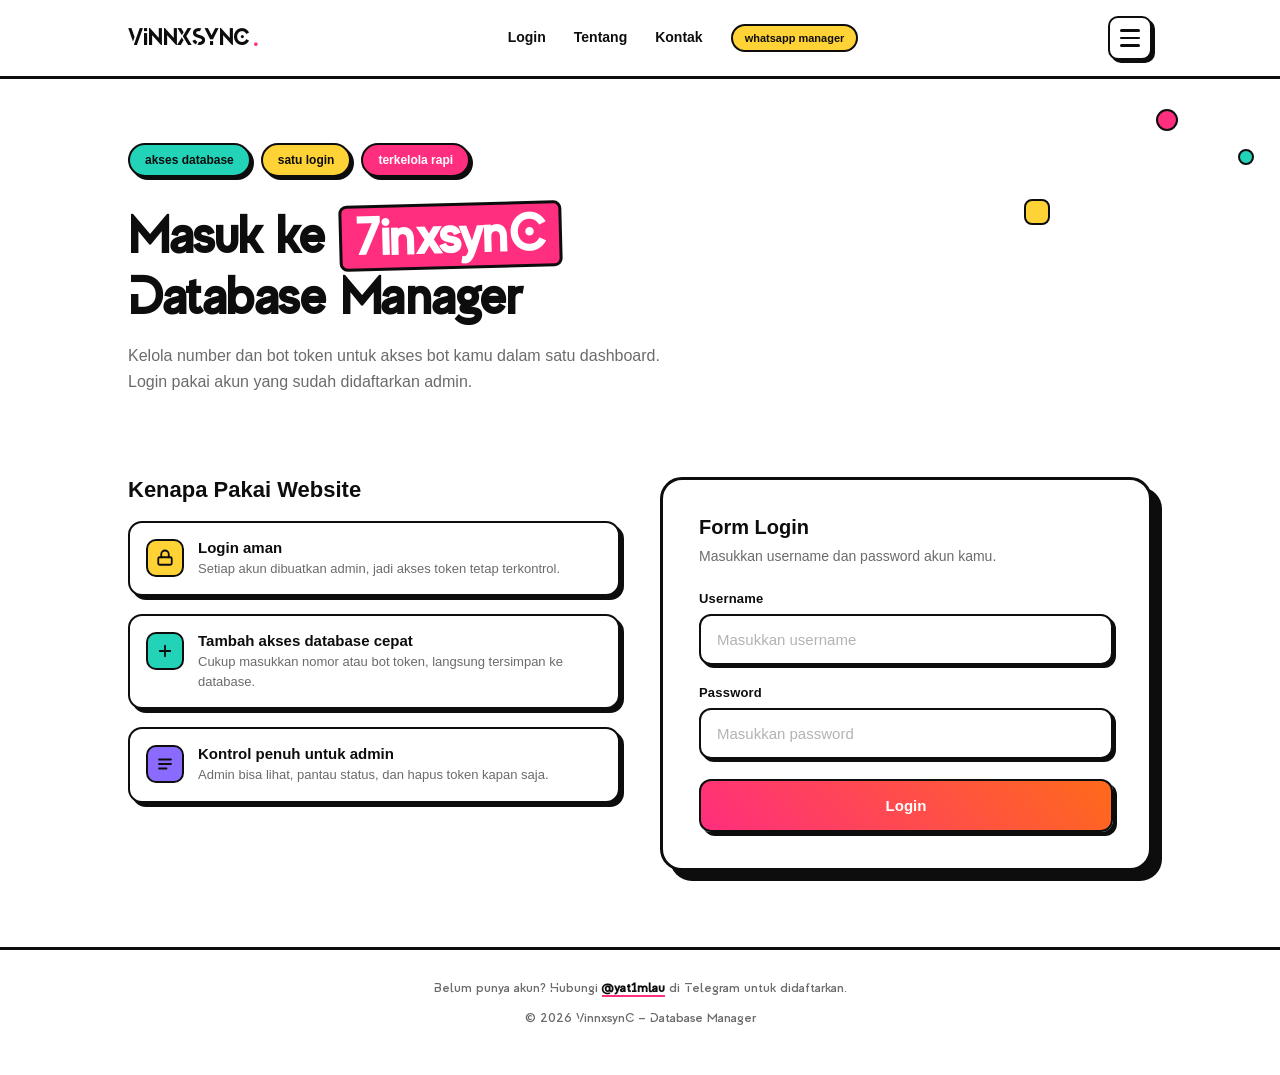
==== index.html @ d7147509 "VinnxsynC" ====
<!DOCTYPE html>
<html lang="id">
<head>
  <meta charset="UTF-8">
  <meta name="viewport" content="width=device-width, initial-scale=1.0">
  <title>Dashboard — VinnxsynC Token Manager</title>
  <link rel="stylesheet" href="assets/style.css">
</head>
<body>
<nav class="navbar">
    <div class="nav-inner">
      <a class="brand" href="index.html">VINNXSYNC<span>.</span></a>
      <div class="nav-links">
        <a href="index.html">Dashboard</a>
        <a href="https://t.me/yat1mlau" target="_blank" rel="noopener">Contact</a>
      </div>
      <button class="hamburger" id="hamburgerBtn" aria-label="Buka menu">
        <span></span><span></span><span></span>
      </button>
    </div>
  </nav>
<div class="backdrop" id="backdrop"></div>
  <aside class="drawer" id="drawer">
    <button class="drawer-close" id="drawerClose" aria-label="Tutup menu"></button>
    <div class="drawer-links">
      <div class="drawer-section">
        <h4 class="drawer-title" style="font-size:12px; text-transform:uppercase; color:var(--ink); opacity:0.5; margin:16px 0 8px 0; padding:0 16px;">Database Number</h4>
        
        <a href="whatsapp/add-number.html" class="drawer-item" style="display:flex; align-items:center; gap:12px; padding:12px 16px; text-decoration:none; color:var(--ink); border-left:3px solid transparent; transition:all 0.2s;">
          <div style="width:32px; height:32px; background:linear-gradient(135deg, #f59e0b 0%, #fbbf24 100%); border-radius:8px; display:flex; align-items:center; justify-content:center; color:#fff; font-weight:700; flex-shrink:0;">
            <svg viewBox="0 0 20 20" fill="currentColor" style="width:16px; height:16px;"><path d="M10.5 1.5H5.75A2.25 2.25 0 003.5 3.75v12.5A2.25 2.25 0 005.75 18.5h8.5a2.25 2.25 0 002.25-2.25V9M10.5 1.5v4m0-4h4.75M10.5 9.5H7m3.5 2.5H7m3.5 2.5H7"></path></svg>
          </div>
          <span style="font-weight:600; font-size:14px;">Add Number</span>
        </a>

        <a href="whatsapp/list-number.html" class="drawer-item" style="display:flex; align-items:center; gap:12px; padding:12px 16px; text-decoration:none; color:var(--ink); border-left:3px solid transparent; transition:all 0.2s;">
          <div style="width:32px; height:32px; background:linear-gradient(135deg, #14b8a6 0%, #06b6d4 100%); border-radius:8px; display:flex; align-items:center; justify-content:center; color:#fff; font-weight:700; flex-shrink:0;">
            <svg viewBox="0 0 20 20" fill="currentColor" style="width:16px; height:16px;"><path d="M3 4a1 1 0 011-1h12a1 1 0 011 1v2a1 1 0 01-1 1H4a1 1 0 01-1-1V4zm0 6a1 1 0 011-1h12a1 1 0 011 1v2a1 1 0 01-1 1H4a1 1 0 01-1-1v-2zm0 6a1 1 0 011-1h12a1 1 0 011 1v2a1 1 0 01-1 1H4a1 1 0 01-1-1v-2z"></path></svg>
          </div>
          <span style="font-weight:600; font-size:14px;">List Number</span>
        </a>

        <a href="whatsapp/delete-number.html" class="drawer-item" style="display:flex; align-items:center; gap:12px; padding:12px 16px; text-decoration:none; color:var(--ink); border-left:3px solid transparent; transition:all 0.2s;">
          <div style="width:32px; height:32px; background:linear-gradient(135deg, #ef4444 0%, #f87171 100%); border-radius:8px; display:flex; align-items:center; justify-content:center; color:#fff; font-weight:700; flex-shrink:0;">
            <svg viewBox="0 0 20 20" fill="currentColor" style="width:16px; height:16px;"><path fill-rule="evenodd" d="M9 2a1 1 0 00-.894.553L7.382 4H4a1 1 0 000 2v10a2 2 0 002 2h8a2 2 0 002-2V6a1 1 0 100-2h-3.382l-.724-1.447A1 1 0 0011 2H9zM7 8a1 1 0 012 0v6a1 1 0 11-2 0V8zm5-1a1 1 0 00-1 1v6a1 1 0 102 0V8a1 1 0 00-1-1z" clip-rule="evenodd"></path></svg>
          </div>
          <span style="font-weight:600; font-size:14px;">Delete Number</span>
        </a>
      </div>

      <div class="drawer-section" style="border-top:1px solid var(--light); margin-top:8px; padding-top:8px;">
        <h4 class="drawer-title" style="font-size:12px; text-transform:uppercase; color:var(--ink); opacity:0.5; margin:8px 0 8px 0; padding:0 16px;">Database Bot Token</h4>
        
        <a href="telegram/add-token.html" class="drawer-item" style="display:flex; align-items:center; gap:12px; padding:12px 16px; text-decoration:none; color:var(--ink); border-left:3px solid transparent; transition:all 0.2s;">
          <div style="width:32px; height:32px; background:linear-gradient(135deg, #8b5cf6 0%, #a78bfa 100%); border-radius:8px; display:flex; align-items:center; justify-content:center; color:#fff; font-weight:700; flex-shrink:0;">
            <svg viewBox="0 0 20 20" fill="currentColor" style="width:16px; height:16px;"><path d="M10.5 1.5H5.75A2.25 2.25 0 003.5 3.75v12.5A2.25 2.25 0 005.75 18.5h8.5a2.25 2.25 0 002.25-2.25V9M10.5 1.5v4m0-4h4.75M10.5 9.5H7m3.5 2.5H7m3.5 2.5H7"></path></svg>
          </div>
          <span style="font-weight:600; font-size:14px;">Add Token</span>
        </a>

        <a href="telegram/list-token.html" class="drawer-item" style="display:flex; align-items:center; gap:12px; padding:12px 16px; text-decoration:none; color:var(--ink); border-left:3px solid transparent; transition:all 0.2s;">
          <div style="width:32px; height:32px; background:linear-gradient(135deg, #06b6d4 0%, #0ea5e9 100%); border-radius:8px; display:flex; align-items:center; justify-content:center; color:#fff; font-weight:700; flex-shrink:0;">
            <svg viewBox="0 0 20 20" fill="currentColor" style="width:16px; height:16px;"><path d="M3 4a1 1 0 011-1h12a1 1 0 011 1v2a1 1 0 01-1 1H4a1 1 0 01-1-1V4zm0 6a1 1 0 011-1h12a1 1 0 011 1v2a1 1 0 01-1 1H4a1 1 0 01-1-1v-2zm0 6a1 1 0 011-1h12a1 1 0 011 1v2a1 1 0 01-1 1H4a1 1 0 01-1-1v-2z"></path></svg>
          </div>
          <span style="font-weight:600; font-size:14px;">List Token</span>
        </a>

        <a href="telegram/delete-token.html" class="drawer-item" style="display:flex; align-items:center; gap:12px; padding:12px 16px; text-decoration:none; color:var(--ink); border-left:3px solid transparent; transition:all 0.2s;">
          <div style="width:32px; height:32px; background:linear-gradient(135deg, #ec4899 0%, #f43f5e 100%); border-radius:8px; display:flex; align-items:center; justify-content:center; color:#fff; font-weight:700; flex-shrink:0;">
            <svg viewBox="0 0 20 20" fill="currentColor" style="width:16px; height:16px;"><path fill-rule="evenodd" d="M9 2a1 1 0 00-.894.553L7.382 4H4a1 1 0 000 2v10a2 2 0 002 2h8a2 2 0 002-2V6a1 1 0 100-2h-3.382l-.724-1.447A1 1 0 0011 2H9zM7 8a1 1 0 012 0v6a1 1 0 11-2 0V8zm5-1a1 1 0 00-1 1v6a1 1 0 102 0V8a1 1 0 00-1-1z" clip-rule="evenodd"></path></svg>
          </div>
          <span style="font-weight:600; font-size:14px;">Delete Token</span>
        </a>
      </div>

      <div style="border-top:1px solid var(--light); margin-top:12px; padding-top:12px;">
        <button class="linklike danger" onclick="logout()" style="width:100%; padding:12px 16px; text-align:left;">Logout</button>
      </div>
    </div>
    <p class="drawer-foot">7inxsynC Database Manager — kelola database dalam satu tempat.</p>
  </aside>
<header class="hero">
    <span class="deco circle" style="width:22px;height:22px;background:var(--teal);top:30px;right:8%;animation-delay:0.2s;"></span>
    <span class="deco square" style="width:26px;height:26px;background:var(--pink);top:120px;right:18%;animation-delay:1.1s;"></span>
    <span class="deco circle" style="width:16px;height:16px;background:var(--yellow);top:70px;right:2%;animation-delay:0.6s;"></span>
    <div class="container">
      <div class="pill-row reveal">
        <span class="pill teal">dashboard</span>
        <span class="pill">akses database</span>
      </div>
      <h1 class="title reveal">Kelola <span class="hi">database</span> akses bot</h1>
      <p class="subtitle reveal">Pilih menu di bawah untuk mengelola database bot dan akun.</p>
    </div>
  </header>

  <section class="section">
    <div class="container">
      <div class="topbar reveal">
        <span class="who">Masuk sebagai <b id="userDisplay">...</b></span>
        <span class="pill purple" id="roleDisplay">role</span>
      </div>

      <div class="menu-grid reveal">
        <a href="database/add-user.html" class="menu-card hidden" id="addUserCard">
          <div class="menu-icon" style="background: linear-gradient(135deg, #667eea 0%, #764ba2 100%); color:#fff;">
            <svg viewBox="0 0 24 24" fill="none" stroke="currentColor" stroke-width="2.4" stroke-linecap="round" stroke-linejoin="round"><path d="M16 21v-2a4 4 0 0 0-4-4H6a4 4 0 0 0-4 4v2"></path><circle cx="9" cy="7" r="4"></circle><path d="M19 8v6M22 11h-6"></path></svg>
          </div>
          <h3>Add User</h3>
          <p>Buat akun baru dengan username dan password.</p>
        </a>

        <a href="database/list-user.html" class="menu-card hidden" id="listUserCard">
          <div class="menu-icon" style="background: linear-gradient(135deg, #667eea 0%, #764ba2 100%); color:#fff;">
            <svg viewBox="0 0 24 24" fill="none" stroke="currentColor" stroke-width="2.4" stroke-linecap="round" stroke-linejoin="round"><path d="M17 21v-2a4 4 0 0 0-4-4H5a4 4 0 0 0-4 4v2"></path><circle cx="9" cy="7" r="4"></circle><path d="M23 21v-2a4 4 0 0 0-3-3.87"></path><path d="M16 3.13a4 4 0 0 1 0 7.75"></path></svg>
          </div>
          <h3>List User</h3>
          <p>Lihat daftar semua user yang terdaftar.</p>
        </a>

        <a href="database/delete-user.html" class="menu-card hidden" id="deleteUserCard">
          <div class="menu-icon" style="background: linear-gradient(135deg, #f093fb 0%, #f5576c 100%); color:#fff;">
            <svg viewBox="0 0 24 24" fill="none" stroke="currentColor" stroke-width="2.4" stroke-linecap="round" stroke-linejoin="round"><path d="M21 4H3m3 0v16a2 2 0 0 0 2 2h8a2 2 0 0 0 2-2V4m-9 5v6m4-6v6"></path></svg>
          </div>
          <h3>Delete User</h3>
          <p>Hapus akun user dari database.</p>
        </a>
      </div>
    </div>
  </section>

  <footer class="footer">
    <div class="container">
      © 2026 <a href="https://t.me/yat1mlau" target="_blank" rel="noopener">VinnxsynC</a> — Database Manager
    </div>
  </footer>

  <script src="assets/api.js"></script>
  <script src="assets/session.js"></script>
  <script src="assets/nav.js"></script>
  <script>
    const currentUser = requireLogin();

    if (currentUser) {
      document.getElementById('userDisplay').textContent = currentUser.username;
      document.getElementById('roleDisplay').textContent = currentUser.role.toUpperCase();

      ['addUserCard', 'listUserCard', 'deleteUserCard'].forEach(id => {
        const el = document.getElementById(id);
        if (el) el.classList.remove('hidden');
      });
    }
  </script>
</body>
</html>
---- assets/style.css ----
@font-face {
  font-family: 'TzX';
  src: url('TzX-Font.ttf') format('truetype');
  font-weight: normal;
  font-style: normal;
}

@import url('https://fonts.googleapis.com/css2?family=Space+Grotesk:wght@500;600;700&family=Space+Mono:wght@400;700&display=swap');

:root {
  --white: #ffffff;
  --ink: #0d0d0d;
  --pink: #ff2e7e;
  --orange: #ff6a1a;
  --yellow: #ffd336;
  --teal: #22d3b8;
  --purple: #8b6bff;
  --gray: #6b6b6b;

  --shadow-sm: 4px 4px 0 var(--ink);
  --shadow-md: 7px 7px 0 var(--ink);
  --shadow-lg: 10px 10px 0 var(--ink);
  --radius: 18px;
}

* { margin: 0; padding: 0; box-sizing: border-box; }

.hidden { display: none !important; }

html { scroll-behavior: smooth; }

body {
  font-family: 'Space Grotesk', sans-serif;
  background: var(--white);
  color: var(--ink);
  min-height: 100vh;
}

.container {
  max-width: 1080px;
  margin: 0 auto;
  padding: 0 28px;
}

.navbar {
  position: sticky;
  top: 0;
  z-index: 40;
  background: var(--white);
  border-bottom: 3px solid var(--ink);
}

.nav-inner {
  max-width: 1080px;
  margin: 0 auto;
  padding: 16px 28px;
  display: flex;
  align-items: center;
  justify-content: space-between;
}

.brand {
  font-family: 'TzX', sans-serif;
  font-weight: 700;
  font-size: 22px;
  letter-spacing: 0.5px;
  text-decoration: none;
  color: var(--ink);
  display: flex;
  align-items: center;
  gap: 2px;
}

.brand span { color: var(--pink); font-size: 26px; line-height: 0; }

.nav-links {
  display: flex;
  align-items: center;
  gap: 28px;
}

.nav-links a, .nav-links button.linklike {
  text-decoration: none;
  color: var(--ink);
  font-weight: 600;
  font-size: 14px;
  background: none;
  border: none;
  cursor: pointer;
  font-family: 'Space Grotesk', sans-serif;
  position: relative;
  padding-bottom: 2px;
}

.nav-links a::after, .nav-links button.linklike::after {
  content: '';
  position: absolute;
  left: 0; right: 0; bottom: -4px;
  height: 3px;
  background: var(--pink);
  transform: scaleX(0);
  transform-origin: left;
  transition: transform 0.25s ease;
}

.nav-links a:hover::after, .nav-links button.linklike:hover::after { transform: scaleX(1); }

.nav-tag {
  display: inline-flex;
  align-items: center;
  gap: 6px;
  font-size: 11px;
  font-weight: 700;
  padding: 6px 12px;
  border-radius: 999px;
  border: 2px solid var(--ink);
  background: var(--yellow);
}

.hamburger {
  width: 44px;
  height: 44px;
  border: 2.5px solid var(--ink);
  border-radius: 10px;
  background: var(--white);
  display: flex;
  flex-direction: column;
  align-items: center;
  justify-content: center;
  gap: 5px;
  cursor: pointer;
  box-shadow: 3px 3px 0 var(--ink);
  transition: transform 0.15s ease, box-shadow 0.15s ease;
}

.hamburger:hover { transform: translate(-1px, -1px); box-shadow: 4px 4px 0 var(--ink); }

.hamburger span {
  width: 20px;
  height: 2.5px;
  background: var(--ink);
  border-radius: 2px;
  transition: transform 0.28s ease, opacity 0.2s ease;
}

.hamburger.open span:nth-child(1) { transform: translateY(7.5px) rotate(45deg); }
.hamburger.open span:nth-child(2) { opacity: 0; }
.hamburger.open span:nth-child(3) { transform: translateY(-7.5px) rotate(-45deg); }

.backdrop {
  position: fixed;
  inset: 0;
  background: rgba(13, 13, 13, 0.35);
  z-index: 45;
  opacity: 0;
  pointer-events: none;
  transition: opacity 0.3s ease;
}

.backdrop.show { opacity: 1; pointer-events: auto; }

.drawer {
  position: fixed;
  top: 0;
  right: 0;
  height: 100vh;
  width: min(320px, 82vw);
  background: var(--white);
  border-left: 3px solid var(--ink);
  z-index: 50;
  transform: translateX(100%);
  transition: transform 0.35s cubic-bezier(.16,1,.3,1);
  display: flex;
  flex-direction: column;
  padding: 24px;
}

.drawer.open { transform: translateX(0); }

.drawer-close {
  align-self: flex-end;
  width: 38px; height: 38px;
  border: 2.5px solid var(--ink);
  border-radius: 10px;
  background: var(--pink);
  cursor: pointer;
  position: relative;
  margin-bottom: 30px;
}

.drawer-close::before, .drawer-close::after {
  content: '';
  position: absolute;
  top: 50%; left: 50%;
  width: 16px; height: 2.5px;
  background: var(--white);
  transform-origin: center;
}

.drawer-close::before { transform: translate(-50%, -50%) rotate(45deg); }
.drawer-close::after { transform: translate(-50%, -50%) rotate(-45deg); }

.drawer-links {
  display: flex;
  flex-direction: column;
  gap: 4px;
}

.drawer-links a, .drawer-links button.linklike {
  text-decoration: none;
  color: var(--ink);
  font-weight: 700;
  font-size: 17px;
  padding: 14px 4px;
  border-bottom: 2px solid #ececec;
  background: none;
  border-left: none; border-right: none; border-top: none;
  text-align: left;
  cursor: pointer;
  font-family: 'Space Grotesk', sans-serif;
  transition: padding-left 0.2s ease, color 0.2s ease;
  width: 100%;
}

.drawer-links a:hover, .drawer-links button.linklike:hover {
  padding-left: 12px;
  color: var(--pink);
}

.drawer-foot {
  margin-top: auto;
  font-size: 12px;
  color: var(--gray);
}

@media (max-width: 780px) {
  .nav-links { display: none; }
}

.hero {
  padding: 64px 0 40px;
  position: relative;
  overflow: hidden;
}

.hero .pill-row {
  display: flex;
  flex-wrap: wrap;
  gap: 10px;
  margin-bottom: 26px;
}

.pill {
  display: inline-flex;
  align-items: center;
  gap: 6px;
  font-size: 12px;
  font-weight: 700;
  padding: 8px 15px;
  border-radius: 999px;
  border: 2.5px solid var(--ink);
  background: var(--yellow);
  box-shadow: 3px 3px 0 var(--ink);
}

.pill.teal { background: var(--teal); }
.pill.purple { background: var(--purple); color: var(--white); }
.pill.pink { background: var(--pink); color: var(--white); }

h1.title {
  font-family: 'TzX', sans-serif;
  font-size: clamp(32px, 5vw, 52px);
  font-weight: 700;
  line-height: 1.08;
  margin-bottom: 18px;
  letter-spacing: -0.5px;
}

.title .hi {
  background: var(--pink);
  color: var(--white);
  padding: 2px 14px;
  border-radius: 8px;
  border: 3px solid var(--ink);
  display: inline-block;
  transform: rotate(-1.5deg);
}

.subtitle {
  color: var(--gray);
  font-size: 16px;
  max-width: 560px;
  margin-bottom: 6px;
  font-weight: 500;
  line-height: 1.6;
}

.section { padding: 36px 0; }

.split {
  display: grid;
  grid-template-columns: 1fr 1fr;
  gap: 40px;
  align-items: start;
}

@media (max-width: 860px) {
  .split { grid-template-columns: 1fr; }
}

.feature-list { display: flex; flex-direction: column; gap: 18px; margin-top: 8px; }

.feature-item {
  display: flex;
  gap: 14px;
  align-items: flex-start;
  padding: 16px;
  border: 2.5px solid var(--ink);
  border-radius: 14px;
  background: var(--white);
  box-shadow: 4px 4px 0 var(--ink);
  transition: transform 0.2s ease, box-shadow 0.2s ease;
}

.feature-item:hover { transform: translate(-3px, -3px); box-shadow: 7px 7px 0 var(--ink); }

.feature-icon {
  width: 38px; height: 38px;
  flex-shrink: 0;
  border-radius: 10px;
  border: 2.5px solid var(--ink);
  display: flex;
  align-items: center;
  justify-content: center;
}

.feature-icon svg { width: 18px; height: 18px; }

.feature-item h3 { font-size: 15px; margin-bottom: 3px; }
.feature-item p { font-size: 13px; color: var(--gray); line-height: 1.5; }

.card {
  background: var(--white);
  border: 3px solid var(--ink);
  border-radius: 22px;
  padding: 36px;
  box-shadow: var(--shadow-lg);
}

.field { margin-bottom: 20px; }

.field label {
  display: block;
  font-weight: 700;
  font-size: 13px;
  margin-bottom: 8px;
  letter-spacing: 0.2px;
}

.field input {
  width: 100%;
  padding: 15px 16px;
  border: 2.5px solid var(--ink);
  border-radius: 12px;
  background: var(--white);
  color: var(--ink);
  font-family: 'Space Grotesk', sans-serif;
  font-size: 15px;
  font-weight: 500;
  box-shadow: 3px 3px 0 var(--ink);
  transition: transform 0.15s ease, box-shadow 0.15s ease, background 0.15s ease;
}

.field input::placeholder { color: #b3b3b3; }

.field input:focus {
  outline: none;
  transform: translate(-2px, -2px);
  box-shadow: 5px 5px 0 var(--pink);
}

.btn {
  width: 100%;
  padding: 16px;
  border: 2.5px solid var(--ink);
  border-radius: 12px;
  font-family: 'Space Grotesk', sans-serif;
  font-size: 15px;
  font-weight: 700;
  cursor: pointer;
  background: var(--ink);
  color: var(--white);
  box-shadow: var(--shadow-sm);
  transition: transform 0.15s ease, box-shadow 0.15s ease, opacity 0.15s ease;
  display: inline-flex;
  align-items: center;
  justify-content: center;
  gap: 8px;
}

.btn:hover { transform: translate(-2px, -2px); box-shadow: 6px 6px 0 var(--ink); }
.btn:active { transform: translate(1px, 1px); box-shadow: 2px 2px 0 var(--ink); }
.btn:disabled { opacity: 0.5; cursor: not-allowed; transform: none; box-shadow: var(--shadow-sm); }

.btn.primary { background: linear-gradient(45deg, var(--pink), var(--orange)); color: #fff; border-color: var(--ink); }
.btn.ghost { background: var(--white); color: var(--ink); }
.btn.danger { background: var(--pink); color: #fff; }
.btn.small { width: auto; padding: 12px 22px; }

.row { display: flex; gap: 10px; }
.row .field { flex: 1; }

.spinner {
  width: 15px; height: 15px;
  border: 2.5px solid rgba(255,255,255,0.35);
  border-top-color: var(--white);
  border-radius: 50%;
  animation: spin 0.7s linear infinite;
  display: inline-block;
}

@keyframes spin { to { transform: rotate(360deg); } }

.msg {
  margin-top: 18px;
  padding: 14px 16px;
  border-radius: 10px;
  border: 2.5px solid var(--ink);
  font-size: 13px;
  font-weight: 700;
  display: none;
  opacity: 0;
  transform: translateY(-6px);
}

.msg.show {
  display: block;
  animation: msgIn 0.35s cubic-bezier(.16,1,.3,1) forwards;
}

@keyframes msgIn { to { opacity: 1; transform: translateY(0); } }

.msg.success { background: var(--teal); }
.msg.error { background: var(--pink); color: #fff; }
.msg.loading { background: var(--yellow); }

.footer {
  border-top: 3px solid var(--ink);
  padding: 30px 0 50px;
  text-align: center;
  font-size: 13px;
  color: var(--gray);
  font-weight: 500;
  margin-top: 40px;
  font-family: 'TzX', sans-serif;
}

.footer a {
  color: var(--ink);
  font-weight: 700;
  text-decoration: none;
  border-bottom: 2px solid var(--pink);
}

.topbar {
  display: flex;
  align-items: center;
  justify-content: space-between;
  gap: 12px;
  flex-wrap: wrap;
  background: var(--ink);
  color: var(--white);
  border: 3px solid var(--ink);
  border-radius: 16px;
  padding: 18px 22px;
  margin-bottom: 30px;
  box-shadow: var(--shadow-md) var(--teal);
}

.topbar .who { font-size: 15px; font-weight: 600; }
.topbar .who b { color: var(--yellow); font-weight: 700; }

.tabs { display: flex; gap: 10px; margin-bottom: 26px; }

.tab-btn {
  flex: 1;
  padding: 14px;
  border: 2.5px solid var(--ink);
  border-radius: 12px;
  background: var(--white);
  color: var(--ink);
  font-family: 'Space Grotesk', sans-serif;
  font-weight: 700;
  font-size: 14px;
  cursor: pointer;
  box-shadow: 3px 3px 0 var(--ink);
  transition: transform 0.15s ease, box-shadow 0.15s ease, background 0.15s ease, color 0.15s ease;
  display: inline-flex;
  align-items: center;
  justify-content: center;
  gap: 8px;
}

.tab-btn.active { background: linear-gradient(45deg, var(--pink), var(--orange)); color: #fff; }
.tab-btn:hover:not(.active) { transform: translate(-2px, -2px); box-shadow: 5px 5px 0 var(--ink); }
.tab-btn.hidden { display: none; }

.panel { display: none; }
.panel.active { display: block; animation: panelIn 0.4s cubic-bezier(.16,1,.3,1); }

@keyframes panelIn { from { opacity: 0; transform: translateY(10px); } to { opacity: 1; transform: translateY(0); } }

.list-head {
  display: flex;
  justify-content: space-between;
  align-items: center;
  margin-bottom: 18px;
}

.list-head h2 { font-size: 18px; font-weight: 700; }

.token-list {
  display: grid;
  grid-template-columns: repeat(2, 1fr);
  gap: 16px;
}

@media (max-width: 700px) {
  .token-list { grid-template-columns: 1fr; }
}

.token-item {
  background: var(--white);
  border: 2.5px solid var(--ink);
  border-radius: 14px;
  padding: 16px 18px;
  box-shadow: 4px 4px 0 var(--ink);
  transition: transform 0.2s ease, box-shadow 0.2s ease;
  animation: cardPop 0.4s cubic-bezier(.16,1,.3,1) backwards;
}

.token-item:hover { transform: translate(-3px, -3px); box-shadow: 7px 7px 0 var(--ink); }

@keyframes cardPop { from { opacity: 0; transform: scale(0.94) translateY(8px); } to { opacity: 1; transform: scale(1) translateY(0); } }

.token-item .top-row {
  display: flex;
  justify-content: space-between;
  align-items: center;
  margin-bottom: 10px;
}

.token-item .uname {
  font-weight: 700;
  font-size: 14px;
  color: var(--ink);
  background: var(--orange);
  padding: 4px 12px;
  border-radius: 8px;
  border: 2px solid var(--ink);
}

.token-item .del {
  background: var(--pink);
  border: 2px solid var(--ink);
  color: #fff;
  width: 32px;
  height: 32px;
  border-radius: 8px;
  cursor: pointer;
  font-weight: 700;
  font-size: 14px;
  box-shadow: 2px 2px 0 var(--ink);
  transition: transform 0.15s ease, box-shadow 0.15s ease;
  position: relative;
}

.token-item .del::before, .token-item .del::after {
  content: '';
  position: absolute;
  top: 50%; left: 50%;
  width: 13px; height: 2px;
  background: #fff;
}

.token-item .del::before { transform: translate(-50%, -50%) rotate(45deg); }
.token-item .del::after { transform: translate(-50%, -50%) rotate(-45deg); }

.token-item .del:hover { transform: translate(-1px, -1px); box-shadow: 3px 3px 0 var(--ink); }

.token-item .tok {
  font-family: 'Space Mono', monospace;
  font-size: 11.5px;
  color: #444;
  word-break: break-all;
  background: #fafafa;
  border: 2px solid var(--ink);
  border-radius: 8px;
  padding: 9px 10px;
  margin-bottom: 10px;
}

.token-item .meta {
  display: flex;
  justify-content: space-between;
  font-size: 11px;
  color: var(--gray);
  font-weight: 500;
}

.status-dot { display: inline-flex; align-items: center; gap: 5px; font-weight: 700; }
.status-dot::before { content: ''; width: 8px; height: 8px; border-radius: 50%; background: var(--teal); border: 1.5px solid var(--ink); }
.status-dot.off::before { background: var(--pink); }

.empty-state, .loading-state {
  grid-column: 1 / -1;
  text-align: center;
  padding: 36px 10px;
  font-weight: 600;
  color: var(--gray);
  border: 2.5px dashed var(--ink);
  border-radius: 14px;
}

.loading-state { display: flex; align-items: center; justify-content: center; gap: 10px; }
.loading-state .spinner { border-color: rgba(13,13,13,0.15); border-top-color: var(--ink); }

.menu-grid {
  display: grid;
  grid-template-columns: repeat(2, 1fr);
  gap: 18px;
}

@media (max-width: 700px) {
  .menu-grid { grid-template-columns: 1fr; }
}

.menu-card {
  display: flex;
  flex-direction: column;
  gap: 12px;
  padding: 22px;
  border: 2.5px solid var(--ink);
  border-radius: 16px;
  background: var(--white);
  box-shadow: var(--shadow-sm);
  text-decoration: none;
  color: var(--ink);
  transition: transform 0.2s ease, box-shadow 0.2s ease;
}

.menu-card:hover { transform: translate(-3px, -3px); box-shadow: var(--shadow-md); }

.menu-card .menu-icon {
  width: 44px; height: 44px;
  border-radius: 12px;
  border: 2.5px solid var(--ink);
  display: flex;
  align-items: center;
  justify-content: center;
}

.menu-card .menu-icon svg { width: 20px; height: 20px; }

.menu-card h3 { font-family: 'TzX', sans-serif; font-size: 16px; font-weight: 700; }
.menu-card p { font-size: 13px; color: var(--gray); line-height: 1.5; }

.drawer-links a.danger, .drawer-links button.linklike.danger { color: var(--pink); }

.back-link {
  display: inline-flex;
  align-items: center;
  gap: 6px;
  font-size: 13px;
  font-weight: 700;
  text-decoration: none;
  color: var(--ink);
  margin-bottom: 20px;
  border-bottom: 2px solid var(--ink);
  padding-bottom: 2px;
}

.back-link:hover { color: var(--pink); border-color: var(--pink); }

.reveal {
  opacity: 0;
  transform: translateY(28px);
  transition: opacity 0.7s cubic-bezier(.16,1,.3,1), transform 0.7s cubic-bezier(.16,1,.3,1);
}

.reveal.in { opacity: 1; transform: translateY(0); }

.deco {
  position: absolute;
  border: 2.5px solid var(--ink);
  animation: floaty 5s ease-in-out infinite;
}

.deco.circle { border-radius: 50%; }
.deco.square { border-radius: 8px; }

@keyframes floaty {
  0%, 100% { transform: translateY(0) rotate(0deg); }
  50% { transform: translateY(-14px) rotate(8deg); }
}

.icon { width: 16px; height: 16px; flex-shrink: 0; vertical-align: -3px; }

@media (max-width: 480px) {
  .card { padding: 24px; }
  .row { flex-direction: column; }
  .topbar { flex-direction: column; align-items: flex-start; gap: 10px; }
}
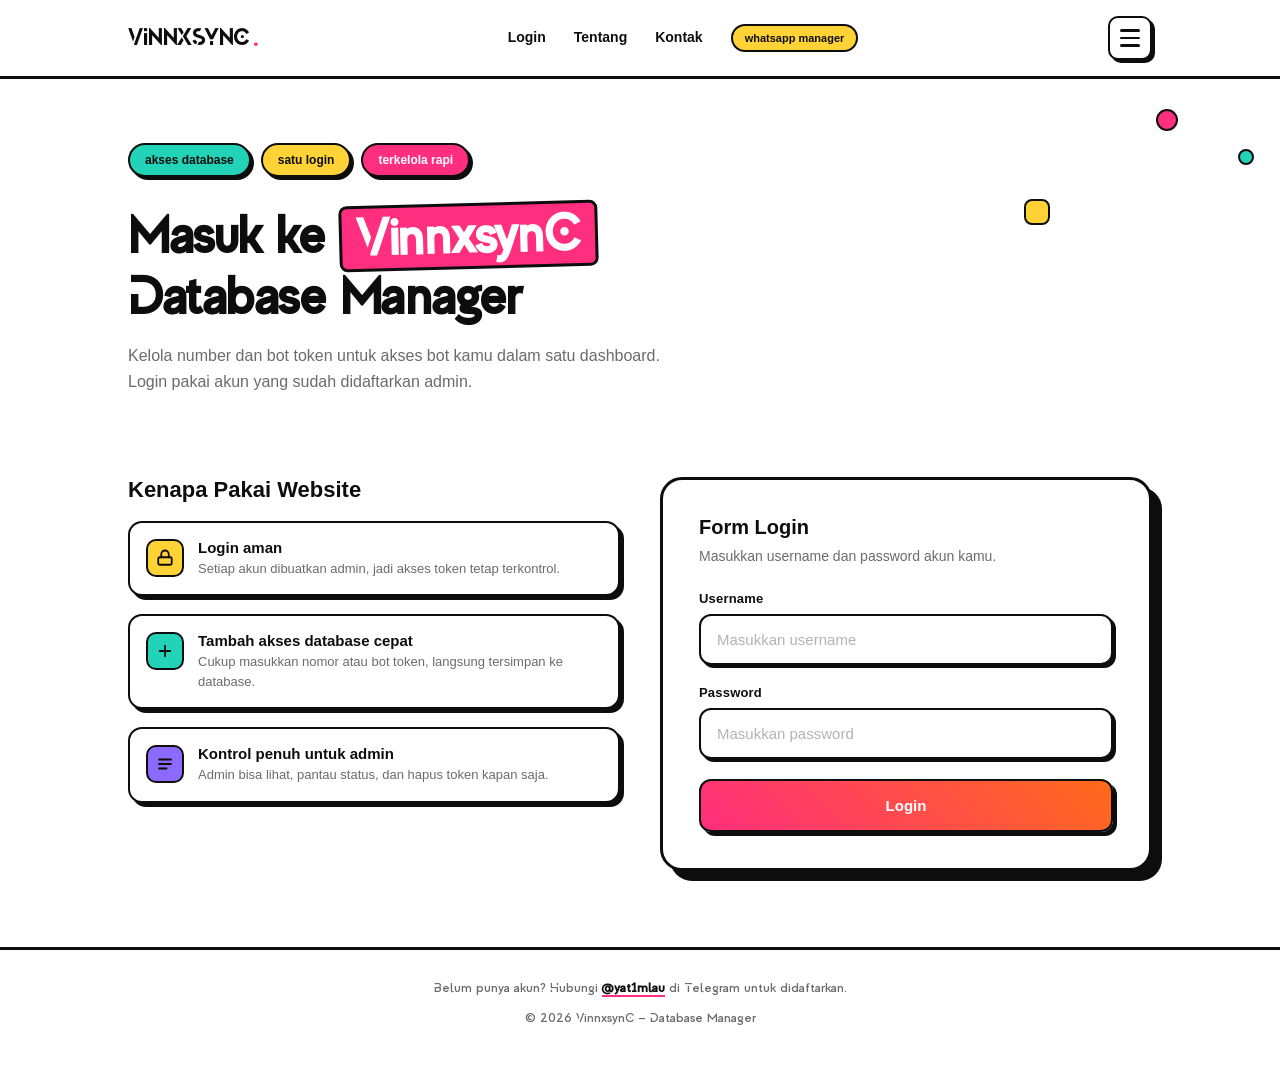
==== commit d59b0944: "Update index.html" ====
--- a/index.html
+++ b/index.html
@@ -1,153 +1,137 @@
 <!DOCTYPE html>
 <html lang="id">
 <head>
-  <meta charset="UTF-8">
-  <meta name="viewport" content="width=device-width, initial-scale=1.0">
-  <title>Dashboard — VinnxsynC Token Manager</title>
-  <link rel="stylesheet" href="assets/style.css">
+  <meta charset="UTF-8" />
+  <meta name="viewport" content="width=device-width, initial-scale=1.0" />
+  <meta name="theme-color" content="#0d1117" />
+  <title>7innxsynC — Database Manager</title>
+  <link rel="stylesheet" href="assets/style.css" />
 </head>
 <body>
-<nav class="navbar">
-    <div class="nav-inner">
-      <a class="brand" href="index.html">VINNXSYNC<span>.</span></a>
-      <div class="nav-links">
-        <a href="index.html">Dashboard</a>
-        <a href="https://t.me/yat1mlau" target="_blank" rel="noopener">Contact</a>
+  <!-- NAVBAR -->
+  <nav class="navbar">
+    <a href="index.html" class="brand">
+      7innxsynC
+      <span>•</span>
+    </a>
+    
+    <div class="nav-links">
+      <a href="index.html">Dashboard</a>
+      <a href="https://t.me/yat1mlau" target="_blank" rel="noopener">Contact</a>
+    </div>
+
+    <button class="hamburger" id="hamburgerBtn">
+      <span></span>
+      <span></span>
+      <span></span>
+    </button>
+  </nav>
+
+  <!-- DRAWER -->
+  <div class="backdrop" id="backdrop"></div>
+  <aside class="drawer" id="drawer">
+    <button class="drawer-close" id="drawerClose">✕</button>
+    <div class="drawer-links">
+      <a href="index.html" class="drawer-item">
+        🏠 Dashboard
+      </a>
+
+      <a href="https://t.me/yat1mlau" target="_blank" rel="noopener" class="drawer-item">
+        💬 Contact Telegram
+      </a>
+
+      <div style="border-top: 1px solid var(--border-color); margin-top: 16px; padding-top: 16px;">
+        <button class="drawer-item" onclick="logout()" style="color: #f85149;">
+          🚪 Logout
+        </button>
       </div>
-      <button class="hamburger" id="hamburgerBtn" aria-label="Buka menu">
-        <span></span><span></span><span></span>
-      </button>
     </div>
-  </nav>
-<div class="backdrop" id="backdrop"></div>
-  <aside class="drawer" id="drawer">
-    <button class="drawer-close" id="drawerClose" aria-label="Tutup menu"></button>
-    <div class="drawer-links">
-      <div class="drawer-section">
-        <h4 class="drawer-title" style="font-size:12px; text-transform:uppercase; color:var(--ink); opacity:0.5; margin:16px 0 8px 0; padding:0 16px;">Database Number</h4>
-        
-        <a href="whatsapp/add-number.html" class="drawer-item" style="display:flex; align-items:center; gap:12px; padding:12px 16px; text-decoration:none; color:var(--ink); border-left:3px solid transparent; transition:all 0.2s;">
-          <div style="width:32px; height:32px; background:linear-gradient(135deg, #f59e0b 0%, #fbbf24 100%); border-radius:8px; display:flex; align-items:center; justify-content:center; color:#fff; font-weight:700; flex-shrink:0;">
-            <svg viewBox="0 0 20 20" fill="currentColor" style="width:16px; height:16px;"><path d="M10.5 1.5H5.75A2.25 2.25 0 003.5 3.75v12.5A2.25 2.25 0 005.75 18.5h8.5a2.25 2.25 0 002.25-2.25V9M10.5 1.5v4m0-4h4.75M10.5 9.5H7m3.5 2.5H7m3.5 2.5H7"></path></svg>
-          </div>
-          <span style="font-weight:600; font-size:14px;">Add Number</span>
-        </a>
+    <p class="drawer-foot">7innxsynC Database Manager — kelola database dalam satu tempat.</p>
+  </aside>
 
-        <a href="whatsapp/list-number.html" class="drawer-item" style="display:flex; align-items:center; gap:12px; padding:12px 16px; text-decoration:none; color:var(--ink); border-left:3px solid transparent; transition:all 0.2s;">
-          <div style="width:32px; height:32px; background:linear-gradient(135deg, #14b8a6 0%, #06b6d4 100%); border-radius:8px; display:flex; align-items:center; justify-content:center; color:#fff; font-weight:700; flex-shrink:0;">
-            <svg viewBox="0 0 20 20" fill="currentColor" style="width:16px; height:16px;"><path d="M3 4a1 1 0 011-1h12a1 1 0 011 1v2a1 1 0 01-1 1H4a1 1 0 01-1-1V4zm0 6a1 1 0 011-1h12a1 1 0 011 1v2a1 1 0 01-1 1H4a1 1 0 01-1-1v-2zm0 6a1 1 0 011-1h12a1 1 0 011 1v2a1 1 0 01-1 1H4a1 1 0 01-1-1v-2z"></path></svg>
-          </div>
-          <span style="font-weight:600; font-size:14px;">List Number</span>
-        </a>
-
-        <a href="whatsapp/delete-number.html" class="drawer-item" style="display:flex; align-items:center; gap:12px; padding:12px 16px; text-decoration:none; color:var(--ink); border-left:3px solid transparent; transition:all 0.2s;">
-          <div style="width:32px; height:32px; background:linear-gradient(135deg, #ef4444 0%, #f87171 100%); border-radius:8px; display:flex; align-items:center; justify-content:center; color:#fff; font-weight:700; flex-shrink:0;">
-            <svg viewBox="0 0 20 20" fill="currentColor" style="width:16px; height:16px;"><path fill-rule="evenodd" d="M9 2a1 1 0 00-.894.553L7.382 4H4a1 1 0 000 2v10a2 2 0 002 2h8a2 2 0 002-2V6a1 1 0 100-2h-3.382l-.724-1.447A1 1 0 0011 2H9zM7 8a1 1 0 012 0v6a1 1 0 11-2 0V8zm5-1a1 1 0 00-1 1v6a1 1 0 102 0V8a1 1 0 00-1-1z" clip-rule="evenodd"></path></svg>
-          </div>
-          <span style="font-weight:600; font-size:14px;">Delete Number</span>
-        </a>
+  <!-- MAIN CONTENT -->
+  <section class="section">
+    <div class="container">
+      <!-- HERO -->
+      <div class="hero reveal">
+        <h1>Dashboard</h1>
+        <p id="userDisplay" style="font-size: 18px; margin-top: 8px; color: var(--accent-cyan);">Masuk sebagai <span id="roleDisplay" style="color: var(--text-main); font-family: 'TzX', sans-serif; font-weight: 700;">USER</span></p>
       </div>
 
-      <div class="drawer-section" style="border-top:1px solid var(--light); margin-top:8px; padding-top:8px;">
-        <h4 class="drawer-title" style="font-size:12px; text-transform:uppercase; color:var(--ink); opacity:0.5; margin:8px 0 8px 0; padding:0 16px;">Database Bot Token</h4>
-        
-        <a href="telegram/add-token.html" class="drawer-item" style="display:flex; align-items:center; gap:12px; padding:12px 16px; text-decoration:none; color:var(--ink); border-left:3px solid transparent; transition:all 0.2s;">
-          <div style="width:32px; height:32px; background:linear-gradient(135deg, #8b5cf6 0%, #a78bfa 100%); border-radius:8px; display:flex; align-items:center; justify-content:center; color:#fff; font-weight:700; flex-shrink:0;">
-            <svg viewBox="0 0 20 20" fill="currentColor" style="width:16px; height:16px;"><path d="M10.5 1.5H5.75A2.25 2.25 0 003.5 3.75v12.5A2.25 2.25 0 005.75 18.5h8.5a2.25 2.25 0 002.25-2.25V9M10.5 1.5v4m0-4h4.75M10.5 9.5H7m3.5 2.5H7m3.5 2.5H7"></path></svg>
-          </div>
-          <span style="font-weight:600; font-size:14px;">Add Token</span>
-        </a>
-
-        <a href="telegram/list-token.html" class="drawer-item" style="display:flex; align-items:center; gap:12px; padding:12px 16px; text-decoration:none; color:var(--ink); border-left:3px solid transparent; transition:all 0.2s;">
-          <div style="width:32px; height:32px; background:linear-gradient(135deg, #06b6d4 0%, #0ea5e9 100%); border-radius:8px; display:flex; align-items:center; justify-content:center; color:#fff; font-weight:700; flex-shrink:0;">
-            <svg viewBox="0 0 20 20" fill="currentColor" style="width:16px; height:16px;"><path d="M3 4a1 1 0 011-1h12a1 1 0 011 1v2a1 1 0 01-1 1H4a1 1 0 01-1-1V4zm0 6a1 1 0 011-1h12a1 1 0 011 1v2a1 1 0 01-1 1H4a1 1 0 01-1-1v-2zm0 6a1 1 0 011-1h12a1 1 0 011 1v2a1 1 0 01-1 1H4a1 1 0 01-1-1v-2z"></path></svg>
-          </div>
-          <span style="font-weight:600; font-size:14px;">List Token</span>
-        </a>
-
-        <a href="telegram/delete-token.html" class="drawer-item" style="display:flex; align-items:center; gap:12px; padding:12px 16px; text-decoration:none; color:var(--ink); border-left:3px solid transparent; transition:all 0.2s;">
-          <div style="width:32px; height:32px; background:linear-gradient(135deg, #ec4899 0%, #f43f5e 100%); border-radius:8px; display:flex; align-items:center; justify-content:center; color:#fff; font-weight:700; flex-shrink:0;">
-            <svg viewBox="0 0 20 20" fill="currentColor" style="width:16px; height:16px;"><path fill-rule="evenodd" d="M9 2a1 1 0 00-.894.553L7.382 4H4a1 1 0 000 2v10a2 2 0 002 2h8a2 2 0 002-2V6a1 1 0 100-2h-3.382l-.724-1.447A1 1 0 0011 2H9zM7 8a1 1 0 012 0v6a1 1 0 11-2 0V8zm5-1a1 1 0 00-1 1v6a1 1 0 102 0V8a1 1 0 00-1-1z" clip-rule="evenodd"></path></svg>
-          </div>
-          <span style="font-weight:600; font-size:14px;">Delete Token</span>
-        </a>
-      </div>
-
-      <div style="border-top:1px solid var(--light); margin-top:12px; padding-top:12px;">
-        <button class="linklike danger" onclick="logout()" style="width:100%; padding:12px 16px; text-align:left;">Logout</button>
-      </div>
-    </div>
-    <p class="drawer-foot">7inxsynC Database Manager — kelola database dalam satu tempat.</p>
-  </aside>
-<header class="hero">
-    <span class="deco circle" style="width:22px;height:22px;background:var(--teal);top:30px;right:8%;animation-delay:0.2s;"></span>
-    <span class="deco square" style="width:26px;height:26px;background:var(--pink);top:120px;right:18%;animation-delay:1.1s;"></span>
-    <span class="deco circle" style="width:16px;height:16px;background:var(--yellow);top:70px;right:2%;animation-delay:0.6s;"></span>
-    <div class="container">
-      <div class="pill-row reveal">
-        <span class="pill teal">dashboard</span>
-        <span class="pill">akses database</span>
-      </div>
-      <h1 class="title reveal">Kelola <span class="hi">database</span> akses bot</h1>
-      <p class="subtitle reveal">Pilih menu di bawah untuk mengelola database bot dan akun.</p>
-    </div>
-  </header>
-
-  <section class="section">
-    <div class="container">
-      <div class="topbar reveal">
-        <span class="who">Masuk sebagai <b id="userDisplay">...</b></span>
-        <span class="pill purple" id="roleDisplay">role</span>
-      </div>
-
+      <!-- MENU GRID -->
       <div class="menu-grid reveal">
-        <a href="database/add-user.html" class="menu-card hidden" id="addUserCard">
+        <!-- ADMIN MENU -->
+        <a href="add-user.html" class="menu-card hidden" id="addUserCard">
           <div class="menu-icon" style="background: linear-gradient(135deg, #667eea 0%, #764ba2 100%); color:#fff;">
-            <svg viewBox="0 0 24 24" fill="none" stroke="currentColor" stroke-width="2.4" stroke-linecap="round" stroke-linejoin="round"><path d="M16 21v-2a4 4 0 0 0-4-4H6a4 4 0 0 0-4 4v2"></path><circle cx="9" cy="7" r="4"></circle><path d="M19 8v6M22 11h-6"></path></svg>
+            👤
           </div>
           <h3>Add User</h3>
           <p>Buat akun baru dengan username dan password.</p>
         </a>
 
-        <a href="database/list-user.html" class="menu-card hidden" id="listUserCard">
+        <a href="list-user.html" class="menu-card hidden" id="listUserCard">
           <div class="menu-icon" style="background: linear-gradient(135deg, #667eea 0%, #764ba2 100%); color:#fff;">
-            <svg viewBox="0 0 24 24" fill="none" stroke="currentColor" stroke-width="2.4" stroke-linecap="round" stroke-linejoin="round"><path d="M17 21v-2a4 4 0 0 0-4-4H5a4 4 0 0 0-4 4v2"></path><circle cx="9" cy="7" r="4"></circle><path d="M23 21v-2a4 4 0 0 0-3-3.87"></path><path d="M16 3.13a4 4 0 0 1 0 7.75"></path></svg>
+            👥
           </div>
           <h3>List User</h3>
           <p>Lihat daftar semua user yang terdaftar.</p>
         </a>
 
-        <a href="database/delete-user.html" class="menu-card hidden" id="deleteUserCard">
+        <a href="delete-user.html" class="menu-card hidden" id="deleteUserCard">
           <div class="menu-icon" style="background: linear-gradient(135deg, #f093fb 0%, #f5576c 100%); color:#fff;">
-            <svg viewBox="0 0 24 24" fill="none" stroke="currentColor" stroke-width="2.4" stroke-linecap="round" stroke-linejoin="round"><path d="M21 4H3m3 0v16a2 2 0 0 0 2 2h8a2 2 0 0 0 2-2V4m-9 5v6m4-6v6"></path></svg>
+            🗑️
           </div>
           <h3>Delete User</h3>
           <p>Hapus akun user dari database.</p>
+        </a>
+
+        <!-- USER MENU -->
+        <a href="add-number.html" class="menu-card hidden" id="addNumberCard">
+          <div class="menu-icon" style="background: linear-gradient(135deg, #f59e0b 0%, #fbbf24 100%); color:#fff;">
+            ➕
+          </div>
+          <h3>Add Number</h3>
+          <p>Tambahkan nomor WhatsApp ke database.</p>
+        </a>
+
+        <a href="add-token.html" class="menu-card hidden" id="addTokenCard">
+          <div class="menu-icon" style="background: linear-gradient(135deg, #8b5cf6 0%, #a78bfa 100%); color:#fff;">
+            🔑
+          </div>
+          <h3>Add Token</h3>
+          <p>Tambahkan bot token ke database.</p>
         </a>
       </div>
     </div>
   </section>
 
+  <!-- FOOTER -->
   <footer class="footer">
-    <div class="container">
-      © 2026 <a href="https://t.me/yat1mlau" target="_blank" rel="noopener">VinnxsynC</a> — Database Manager
-    </div>
+    <p>© 2026 <strong>7innxsynC</strong> — Database Manager</p>
+    <p style="font-size: 12px; color: var(--text-muted);">Powered by <a href="#">7innxsynC</a></p>
   </footer>
 
-  <script src="assets/api.js"></script>
+  <!-- SCRIPTS -->
   <script src="assets/session.js"></script>
   <script src="assets/nav.js"></script>
+  
   <script>
     const currentUser = requireLogin();
 
     if (currentUser) {
-      document.getElementById('userDisplay').textContent = currentUser.username;
-      document.getElementById('roleDisplay').textContent = currentUser.role.toUpperCase();
+      document.getElementById('userDisplay').innerHTML = `Masuk sebagai <span id="roleDisplay" style="color: var(--text-main); font-family: 'TzX', sans-serif; font-weight: 700;">${currentUser.role.toUpperCase()}</span>`;
 
-      ['addUserCard', 'listUserCard', 'deleteUserCard'].forEach(id => {
-        const el = document.getElementById(id);
-        if (el) el.classList.remove('hidden');
-      });
+      if (currentUser.role === 'admin') {
+        ['addUserCard', 'listUserCard', 'deleteUserCard'].forEach(id => {
+          const el = document.getElementById(id);
+          if (el) el.classList.remove('hidden');
+        });
+      } else if (currentUser.role === 'user') {
+        ['addNumberCard', 'addTokenCard'].forEach(id => {
+          const el = document.getElementById(id);
+          if (el) el.classList.remove('hidden');
+        });
+      }
     }
   </script>
 </body>
--- a/assets/style.css
+++ b/assets/style.css
@@ -218,7 +218,7 @@
   border-left: none; border-right: none; border-top: none;
   text-align: left;
   cursor: pointer;
-  font-family: 'Space Grotesk', sans-serif;
+  font-family: 'TzX', sans-serif;
   transition: padding-left 0.2s ease, color 0.2s ease;
   width: 100%;
 }
@@ -232,6 +232,7 @@
   margin-top: auto;
   font-size: 12px;
   color: var(--gray);
+  font-family: 'TzX', sans-serif;
 }
 
 @media (max-width: 780px) {
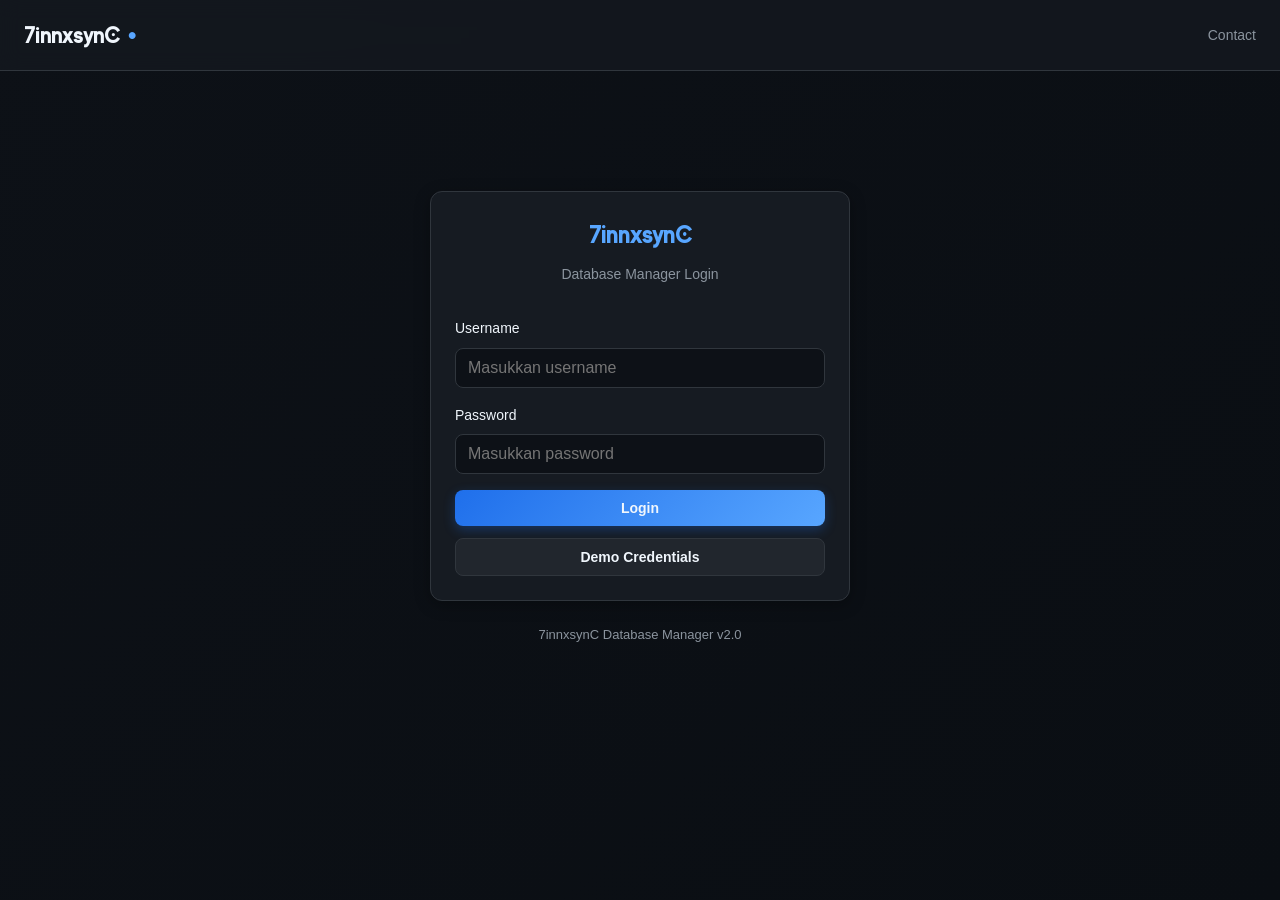
==== commit 139f598b: "Update index.html" ====
--- a/index.html
+++ b/index.html
@@ -1,137 +1,153 @@
 <!DOCTYPE html>
 <html lang="id">
 <head>
-  <meta charset="UTF-8" />
-  <meta name="viewport" content="width=device-width, initial-scale=1.0" />
-  <meta name="theme-color" content="#0d1117" />
-  <title>7innxsynC — Database Manager</title>
-  <link rel="stylesheet" href="assets/style.css" />
+  <meta charset="UTF-8">
+  <meta name="viewport" content="width=device-width, initial-scale=1.0">
+  <title>Dashboard — VinnxsynC Token Manager</title>
+  <link rel="stylesheet" href="assets/style.css">
 </head>
 <body>
-  <!-- NAVBAR -->
-  <nav class="navbar">
-    <a href="index.html" class="brand">
-      7innxsynC
-      <span>•</span>
-    </a>
-    
-    <div class="nav-links">
-      <a href="index.html">Dashboard</a>
-      <a href="https://t.me/yat1mlau" target="_blank" rel="noopener">Contact</a>
+<nav class="navbar">
+    <div class="nav-inner">
+      <a class="brand" href="index.html">VINNXSYNC<span>.</span></a>
+      <div class="nav-links">
+        <a href="index.html">Dashboard</a>
+        <a href="https://t.me/yat1mlau" target="_blank" rel="noopener">Contact</a>
+      </div>
+      <button class="hamburger" id="hamburgerBtn" aria-label="Buka menu">
+        <span></span><span></span><span></span>
+      </button>
     </div>
+  </nav>
+<div class="backdrop" id="backdrop"></div>
+  <aside class="drawer" id="drawer">
+    <button class="drawer-close" id="drawerClose" aria-label="Tutup menu"></button>
+    <div class="drawer-links">
+      <div class="drawer-section">
+        <h4 class="drawer-title" style="font-size:12px; text-transform:uppercase; color:var(--ink); opacity:0.5; margin:16px 0 8px 0; padding:0 16px;">Database Number</h4>
+        
+        <a href="whatsapp/add-number.html" class="drawer-item" style="display:flex; align-items:center; gap:12px; padding:12px 16px; text-decoration:none; color:var(--ink); border-left:3px solid transparent; transition:all 0.2s;">
+          <div style="width:32px; height:32px; background:linear-gradient(135deg, #f59e0b 0%, #fbbf24 100%); border-radius:8px; display:flex; align-items:center; justify-content:center; color:#fff; font-weight:700; flex-shrink:0;">
+            <svg viewBox="0 0 20 20" fill="currentColor" style="width:16px; height:16px;"><path d="M10.5 1.5H5.75A2.25 2.25 0 003.5 3.75v12.5A2.25 2.25 0 005.75 18.5h8.5a2.25 2.25 0 002.25-2.25V9M10.5 1.5v4m0-4h4.75M10.5 9.5H7m3.5 2.5H7m3.5 2.5H7"></path></svg>
+          </div>
+          <span style="font-weight:600; font-size:14px;">Add Number</span>
+        </a>
 
-    <button class="hamburger" id="hamburgerBtn">
-      <span></span>
-      <span></span>
-      <span></span>
-    </button>
-  </nav>
+        <a href="whatsapp/list-number.html" class="drawer-item" style="display:flex; align-items:center; gap:12px; padding:12px 16px; text-decoration:none; color:var(--ink); border-left:3px solid transparent; transition:all 0.2s;">
+          <div style="width:32px; height:32px; background:linear-gradient(135deg, #14b8a6 0%, #06b6d4 100%); border-radius:8px; display:flex; align-items:center; justify-content:center; color:#fff; font-weight:700; flex-shrink:0;">
+            <svg viewBox="0 0 20 20" fill="currentColor" style="width:16px; height:16px;"><path d="M3 4a1 1 0 011-1h12a1 1 0 011 1v2a1 1 0 01-1 1H4a1 1 0 01-1-1V4zm0 6a1 1 0 011-1h12a1 1 0 011 1v2a1 1 0 01-1 1H4a1 1 0 01-1-1v-2zm0 6a1 1 0 011-1h12a1 1 0 011 1v2a1 1 0 01-1 1H4a1 1 0 01-1-1v-2z"></path></svg>
+          </div>
+          <span style="font-weight:600; font-size:14px;">List Number</span>
+        </a>
 
-  <!-- DRAWER -->
-  <div class="backdrop" id="backdrop"></div>
-  <aside class="drawer" id="drawer">
-    <button class="drawer-close" id="drawerClose">✕</button>
-    <div class="drawer-links">
-      <a href="index.html" class="drawer-item">
-        🏠 Dashboard
-      </a>
+        <a href="whatsapp/delete-number.html" class="drawer-item" style="display:flex; align-items:center; gap:12px; padding:12px 16px; text-decoration:none; color:var(--ink); border-left:3px solid transparent; transition:all 0.2s;">
+          <div style="width:32px; height:32px; background:linear-gradient(135deg, #ef4444 0%, #f87171 100%); border-radius:8px; display:flex; align-items:center; justify-content:center; color:#fff; font-weight:700; flex-shrink:0;">
+            <svg viewBox="0 0 20 20" fill="currentColor" style="width:16px; height:16px;"><path fill-rule="evenodd" d="M9 2a1 1 0 00-.894.553L7.382 4H4a1 1 0 000 2v10a2 2 0 002 2h8a2 2 0 002-2V6a1 1 0 100-2h-3.382l-.724-1.447A1 1 0 0011 2H9zM7 8a1 1 0 012 0v6a1 1 0 11-2 0V8zm5-1a1 1 0 00-1 1v6a1 1 0 102 0V8a1 1 0 00-1-1z" clip-rule="evenodd"></path></svg>
+          </div>
+          <span style="font-weight:600; font-size:14px;">Delete Number</span>
+        </a>
+      </div>
 
-      <a href="https://t.me/yat1mlau" target="_blank" rel="noopener" class="drawer-item">
-        💬 Contact Telegram
-      </a>
+      <div class="drawer-section" style="border-top:1px solid var(--light); margin-top:8px; padding-top:8px;">
+        <h4 class="drawer-title" style="font-size:12px; text-transform:uppercase; color:var(--ink); opacity:0.5; margin:8px 0 8px 0; padding:0 16px;">Database Bot Token</h4>
+        
+        <a href="telegram/add-token.html" class="drawer-item" style="display:flex; align-items:center; gap:12px; padding:12px 16px; text-decoration:none; color:var(--ink); border-left:3px solid transparent; transition:all 0.2s;">
+          <div style="width:32px; height:32px; background:linear-gradient(135deg, #8b5cf6 0%, #a78bfa 100%); border-radius:8px; display:flex; align-items:center; justify-content:center; color:#fff; font-weight:700; flex-shrink:0;">
+            <svg viewBox="0 0 20 20" fill="currentColor" style="width:16px; height:16px;"><path d="M10.5 1.5H5.75A2.25 2.25 0 003.5 3.75v12.5A2.25 2.25 0 005.75 18.5h8.5a2.25 2.25 0 002.25-2.25V9M10.5 1.5v4m0-4h4.75M10.5 9.5H7m3.5 2.5H7m3.5 2.5H7"></path></svg>
+          </div>
+          <span style="font-weight:600; font-size:14px;">Add Token</span>
+        </a>
 
-      <div style="border-top: 1px solid var(--border-color); margin-top: 16px; padding-top: 16px;">
-        <button class="drawer-item" onclick="logout()" style="color: #f85149;">
-          🚪 Logout
-        </button>
+        <a href="telegram/list-token.html" class="drawer-item" style="display:flex; align-items:center; gap:12px; padding:12px 16px; text-decoration:none; color:var(--ink); border-left:3px solid transparent; transition:all 0.2s;">
+          <div style="width:32px; height:32px; background:linear-gradient(135deg, #06b6d4 0%, #0ea5e9 100%); border-radius:8px; display:flex; align-items:center; justify-content:center; color:#fff; font-weight:700; flex-shrink:0;">
+            <svg viewBox="0 0 20 20" fill="currentColor" style="width:16px; height:16px;"><path d="M3 4a1 1 0 011-1h12a1 1 0 011 1v2a1 1 0 01-1 1H4a1 1 0 01-1-1V4zm0 6a1 1 0 011-1h12a1 1 0 011 1v2a1 1 0 01-1 1H4a1 1 0 01-1-1v-2zm0 6a1 1 0 011-1h12a1 1 0 011 1v2a1 1 0 01-1 1H4a1 1 0 01-1-1v-2z"></path></svg>
+          </div>
+          <span style="font-weight:600; font-size:14px;">List Token</span>
+        </a>
+
+        <a href="telegram/delete-token.html" class="drawer-item" style="display:flex; align-items:center; gap:12px; padding:12px 16px; text-decoration:none; color:var(--ink); border-left:3px solid transparent; transition:all 0.2s;">
+          <div style="width:32px; height:32px; background:linear-gradient(135deg, #ec4899 0%, #f43f5e 100%); border-radius:8px; display:flex; align-items:center; justify-content:center; color:#fff; font-weight:700; flex-shrink:0;">
+            <svg viewBox="0 0 20 20" fill="currentColor" style="width:16px; height:16px;"><path fill-rule="evenodd" d="M9 2a1 1 0 00-.894.553L7.382 4H4a1 1 0 000 2v10a2 2 0 002 2h8a2 2 0 002-2V6a1 1 0 100-2h-3.382l-.724-1.447A1 1 0 0011 2H9zM7 8a1 1 0 012 0v6a1 1 0 11-2 0V8zm5-1a1 1 0 00-1 1v6a1 1 0 102 0V8a1 1 0 00-1-1z" clip-rule="evenodd"></path></svg>
+          </div>
+          <span style="font-weight:600; font-size:14px;">Delete Token</span>
+        </a>
+      </div>
+
+      <div style="border-top:1px solid var(--light); margin-top:12px; padding-top:12px;">
+        <button class="linklike danger" onclick="logout()" style="width:100%; padding:12px 16px; text-align:left;">Logout</button>
       </div>
     </div>
-    <p class="drawer-foot">7innxsynC Database Manager — kelola database dalam satu tempat.</p>
+    <p class="drawer-foot">7inxsynC Database Manager — kelola database dalam satu tempat.</p>
   </aside>
+<header class="hero">
+    <span class="deco circle" style="width:22px;height:22px;background:var(--teal);top:30px;right:8%;animation-delay:0.2s;"></span>
+    <span class="deco square" style="width:26px;height:26px;background:var(--pink);top:120px;right:18%;animation-delay:1.1s;"></span>
+    <span class="deco circle" style="width:16px;height:16px;background:var(--yellow);top:70px;right:2%;animation-delay:0.6s;"></span>
+    <div class="container">
+      <div class="pill-row reveal">
+        <span class="pill teal">dashboard</span>
+        <span class="pill">akses database</span>
+      </div>
+      <h1 class="title reveal">Kelola <span class="hi">database</span> akses bot</h1>
+      <p class="subtitle reveal">Pilih menu di bawah untuk mengelola database bot dan akun.</p>
+    </div>
+  </header>
 
-  <!-- MAIN CONTENT -->
   <section class="section">
     <div class="container">
-      <!-- HERO -->
-      <div class="hero reveal">
-        <h1>Dashboard</h1>
-        <p id="userDisplay" style="font-size: 18px; margin-top: 8px; color: var(--accent-cyan);">Masuk sebagai <span id="roleDisplay" style="color: var(--text-main); font-family: 'TzX', sans-serif; font-weight: 700;">USER</span></p>
+      <div class="topbar reveal">
+        <span class="who">Masuk sebagai <b id="userDisplay">...</b></span>
+        <span class="pill purple" id="roleDisplay">role</span>
       </div>
 
-      <!-- MENU GRID -->
       <div class="menu-grid reveal">
-        <!-- ADMIN MENU -->
-        <a href="add-user.html" class="menu-card hidden" id="addUserCard">
+        <a href="database/add-user.html" class="menu-card hidden" id="addUserCard">
           <div class="menu-icon" style="background: linear-gradient(135deg, #667eea 0%, #764ba2 100%); color:#fff;">
-            👤
+            <svg viewBox="0 0 24 24" fill="none" stroke="currentColor" stroke-width="2.4" stroke-linecap="round" stroke-linejoin="round"><path d="M16 21v-2a4 4 0 0 0-4-4H6a4 4 0 0 0-4 4v2"></path><circle cx="9" cy="7" r="4"></circle><path d="M19 8v6M22 11h-6"></path></svg>
           </div>
           <h3>Add User</h3>
           <p>Buat akun baru dengan username dan password.</p>
         </a>
 
-        <a href="list-user.html" class="menu-card hidden" id="listUserCard">
+        <a href="database/list-user.html" class="menu-card hidden" id="listUserCard">
           <div class="menu-icon" style="background: linear-gradient(135deg, #667eea 0%, #764ba2 100%); color:#fff;">
-            👥
+            <svg viewBox="0 0 24 24" fill="none" stroke="currentColor" stroke-width="2.4" stroke-linecap="round" stroke-linejoin="round"><path d="M17 21v-2a4 4 0 0 0-4-4H5a4 4 0 0 0-4 4v2"></path><circle cx="9" cy="7" r="4"></circle><path d="M23 21v-2a4 4 0 0 0-3-3.87"></path><path d="M16 3.13a4 4 0 0 1 0 7.75"></path></svg>
           </div>
           <h3>List User</h3>
           <p>Lihat daftar semua user yang terdaftar.</p>
         </a>
 
-        <a href="delete-user.html" class="menu-card hidden" id="deleteUserCard">
+        <a href="database/delete-user.html" class="menu-card hidden" id="deleteUserCard">
           <div class="menu-icon" style="background: linear-gradient(135deg, #f093fb 0%, #f5576c 100%); color:#fff;">
-            🗑️
+            <svg viewBox="0 0 24 24" fill="none" stroke="currentColor" stroke-width="2.4" stroke-linecap="round" stroke-linejoin="round"><path d="M21 4H3m3 0v16a2 2 0 0 0 2 2h8a2 2 0 0 0 2-2V4m-9 5v6m4-6v6"></path></svg>
           </div>
           <h3>Delete User</h3>
           <p>Hapus akun user dari database.</p>
-        </a>
-
-        <!-- USER MENU -->
-        <a href="add-number.html" class="menu-card hidden" id="addNumberCard">
-          <div class="menu-icon" style="background: linear-gradient(135deg, #f59e0b 0%, #fbbf24 100%); color:#fff;">
-            ➕
-          </div>
-          <h3>Add Number</h3>
-          <p>Tambahkan nomor WhatsApp ke database.</p>
-        </a>
-
-        <a href="add-token.html" class="menu-card hidden" id="addTokenCard">
-          <div class="menu-icon" style="background: linear-gradient(135deg, #8b5cf6 0%, #a78bfa 100%); color:#fff;">
-            🔑
-          </div>
-          <h3>Add Token</h3>
-          <p>Tambahkan bot token ke database.</p>
         </a>
       </div>
     </div>
   </section>
 
-  <!-- FOOTER -->
   <footer class="footer">
-    <p>© 2026 <strong>7innxsynC</strong> — Database Manager</p>
-    <p style="font-size: 12px; color: var(--text-muted);">Powered by <a href="#">7innxsynC</a></p>
+    <div class="container">
+      © 2026 <a href="https://t.me/yat1mlau" target="_blank" rel="noopener">VinnxsynC</a> — Database Manager
+    </div>
   </footer>
 
-  <!-- SCRIPTS -->
+  <script src="assets/api.js"></script>
   <script src="assets/session.js"></script>
   <script src="assets/nav.js"></script>
-  
   <script>
     const currentUser = requireLogin();
 
     if (currentUser) {
-      document.getElementById('userDisplay').innerHTML = `Masuk sebagai <span id="roleDisplay" style="color: var(--text-main); font-family: 'TzX', sans-serif; font-weight: 700;">${currentUser.role.toUpperCase()}</span>`;
+      document.getElementById('userDisplay').textContent = currentUser.username;
+      document.getElementById('roleDisplay').textContent = currentUser.role.toUpperCase();
 
-      if (currentUser.role === 'admin') {
-        ['addUserCard', 'listUserCard', 'deleteUserCard'].forEach(id => {
-          const el = document.getElementById(id);
-          if (el) el.classList.remove('hidden');
-        });
-      } else if (currentUser.role === 'user') {
-        ['addNumberCard', 'addTokenCard'].forEach(id => {
-          const el = document.getElementById(id);
-          if (el) el.classList.remove('hidden');
-        });
-      }
+      ['addUserCard', 'listUserCard', 'deleteUserCard'].forEach(id => {
+        const el = document.getElementById(id);
+        if (el) el.classList.remove('hidden');
+      });
     }
   </script>
 </body>
--- a/assets/style.css
+++ b/assets/style.css
@@ -1,4 +1,3 @@
-
 @font-face {
   font-family: 'TzX';
   src: url('TzX-Font.ttf') format('truetype');
@@ -6,710 +5,637 @@
   font-style: normal;
 }
 
-@import url('https://fonts.googleapis.com/css2?family=Space+Grotesk:wght@500;600;700&family=Space+Mono:wght@400;700&display=swap');
+@import url('https://fonts.googleapis.com/css2?family=Plus+Jakarta+Sans:wght@400;500;600;700&family=Space+Grotesk:wght@600;700&display=swap');
 
 :root {
-  --white: #ffffff;
-  --ink: #0d0d0d;
-  --pink: #ff2e7e;
-  --orange: #ff6a1a;
-  --yellow: #ffd336;
-  --teal: #22d3b8;
-  --purple: #8b6bff;
-  --gray: #6b6b6b;
-
-  --shadow-sm: 4px 4px 0 var(--ink);
-  --shadow-md: 7px 7px 0 var(--ink);
-  --shadow-lg: 10px 10px 0 var(--ink);
-  --radius: 18px;
-}
-
-* { margin: 0; padding: 0; box-sizing: border-box; }
-
-.hidden { display: none !important; }
-
-html { scroll-behavior: smooth; }
+  --bg-primary: #0d1117;
+  --bg-surface: #161b22;
+  --bg-surface-hover: #21262d;
+  --border-color: #30363d;
+  --text-main: #f0f6fc;
+  --text-muted: #8b949e;
+  --accent-blue: #1f6feb;
+  --accent-cyan: #58a6ff;
+  --accent-pink: #f85149;
+  --accent-green: #238636;
+}
+
+* {
+  box-sizing: border-box;
+  margin: 0;
+  padding: 0;
+}
+
+html {
+  scroll-behavior: smooth;
+}
 
 body {
-  font-family: 'Space Grotesk', sans-serif;
-  background: var(--white);
-  color: var(--ink);
+  background: linear-gradient(135deg, #0d1117 0%, #0a0e13 100%);
+  color: var(--text-main);
+  font-family: 'Plus Jakarta Sans', sans-serif;
+  line-height: 1.6;
+  overflow-x: hidden;
   min-height: 100vh;
 }
 
-.container {
-  max-width: 1080px;
-  margin: 0 auto;
-  padding: 0 28px;
-}
-
+/* NAVBAR */
 .navbar {
+  display: flex;
+  justify-content: space-between;
+  align-items: center;
+  padding: 16px 24px;
+  background: rgba(22, 27, 34, 0.7);
+  backdrop-filter: blur(10px);
+  border-bottom: 1px solid var(--border-color);
   position: sticky;
   top: 0;
-  z-index: 40;
-  background: var(--white);
-  border-bottom: 3px solid var(--ink);
-}
-
-.nav-inner {
-  max-width: 1080px;
-  margin: 0 auto;
-  padding: 16px 28px;
-  display: flex;
-  align-items: center;
-  justify-content: space-between;
+  z-index: 100;
+  transition: all 0.3s ease;
 }
 
 .brand {
   font-family: 'TzX', sans-serif;
+  font-size: 22px;
   font-weight: 700;
-  font-size: 22px;
-  letter-spacing: 0.5px;
+  color: var(--text-main);
   text-decoration: none;
-  color: var(--ink);
   display: flex;
   align-items: center;
-  gap: 2px;
-}
-
-.brand span { color: var(--pink); font-size: 26px; line-height: 0; }
+  gap: 8px;
+}
+
+.brand span {
+  color: var(--accent-cyan);
+  font-size: 24px;
+}
 
 .nav-links {
   display: flex;
+  gap: 24px;
   align-items: center;
-  gap: 28px;
-}
-
-.nav-links a, .nav-links button.linklike {
+}
+
+.nav-links a {
+  color: var(--text-muted);
   text-decoration: none;
-  color: var(--ink);
-  font-weight: 600;
   font-size: 14px;
+  font-weight: 500;
+  transition: color 0.3s ease;
+  position: relative;
+}
+
+.nav-links a:hover {
+  color: var(--accent-cyan);
+}
+
+.nav-links a::after {
+  content: '';
+  position: absolute;
+  bottom: -4px;
+  left: 0;
+  width: 0;
+  height: 2px;
+  background: linear-gradient(90deg, var(--accent-blue), var(--accent-cyan));
+  transition: width 0.3s ease;
+}
+
+.nav-links a:hover::after {
+  width: 100%;
+}
+
+.hamburger {
+  display: none;
+  flex-direction: column;
+  gap: 5px;
   background: none;
   border: none;
   cursor: pointer;
-  font-family: 'Space Grotesk', sans-serif;
-  position: relative;
-  padding-bottom: 2px;
-}
-
-.nav-links a::after, .nav-links button.linklike::after {
-  content: '';
-  position: absolute;
-  left: 0; right: 0; bottom: -4px;
-  height: 3px;
-  background: var(--pink);
-  transform: scaleX(0);
-  transform-origin: left;
-  transition: transform 0.25s ease;
-}
-
-.nav-links a:hover::after, .nav-links button.linklike:hover::after { transform: scaleX(1); }
-
-.nav-tag {
-  display: inline-flex;
-  align-items: center;
-  gap: 6px;
-  font-size: 11px;
-  font-weight: 700;
-  padding: 6px 12px;
-  border-radius: 999px;
-  border: 2px solid var(--ink);
-  background: var(--yellow);
-}
-
-.hamburger {
-  width: 44px;
-  height: 44px;
-  border: 2.5px solid var(--ink);
-  border-radius: 10px;
-  background: var(--white);
-  display: flex;
-  flex-direction: column;
-  align-items: center;
-  justify-content: center;
-  gap: 5px;
-  cursor: pointer;
-  box-shadow: 3px 3px 0 var(--ink);
-  transition: transform 0.15s ease, box-shadow 0.15s ease;
-}
-
-.hamburger:hover { transform: translate(-1px, -1px); box-shadow: 4px 4px 0 var(--ink); }
+}
 
 .hamburger span {
-  width: 20px;
-  height: 2.5px;
-  background: var(--ink);
-  border-radius: 2px;
-  transition: transform 0.28s ease, opacity 0.2s ease;
-}
-
-.hamburger.open span:nth-child(1) { transform: translateY(7.5px) rotate(45deg); }
-.hamburger.open span:nth-child(2) { opacity: 0; }
-.hamburger.open span:nth-child(3) { transform: translateY(-7.5px) rotate(-45deg); }
-
+  width: 24px;
+  height: 2px;
+  background: var(--accent-cyan);
+  transition: all 0.3s ease;
+}
+
+/* BACKDROP & DRAWER */
 .backdrop {
   position: fixed;
   inset: 0;
-  background: rgba(13, 13, 13, 0.35);
-  z-index: 45;
+  background: rgba(0, 0, 0, 0.7);
+  backdrop-filter: blur(4px);
   opacity: 0;
   pointer-events: none;
   transition: opacity 0.3s ease;
-}
-
-.backdrop.show { opacity: 1; pointer-events: auto; }
+  z-index: 50;
+}
+
+.backdrop.active {
+  opacity: 1;
+  pointer-events: auto;
+}
 
 .drawer {
   position: fixed;
   top: 0;
+  right: -100%;
+  width: 280px;
+  height: 100vh;
+  background: var(--bg-surface);
+  border-left: 1px solid var(--border-color);
+  padding: 24px 16px;
+  overflow-y: auto;
+  transition: right 0.3s ease;
+  z-index: 60;
+  display: flex;
+  flex-direction: column;
+}
+
+.drawer.active {
   right: 0;
-  height: 100vh;
-  width: min(320px, 82vw);
-  background: var(--white);
-  border-left: 3px solid var(--ink);
-  z-index: 50;
-  transform: translateX(100%);
-  transition: transform 0.35s cubic-bezier(.16,1,.3,1);
+}
+
+.drawer-close {
+  position: absolute;
+  top: 16px;
+  right: 16px;
+  width: 32px;
+  height: 32px;
+  background: var(--bg-surface-hover);
+  border: 1px solid var(--border-color);
+  border-radius: 6px;
+  color: var(--text-main);
+  cursor: pointer;
+  display: flex;
+  align-items: center;
+  justify-content: center;
+  font-size: 18px;
+  transition: all 0.2s ease;
+}
+
+.drawer-close:hover {
+  background: var(--border-color);
+  border-color: var(--accent-cyan);
+}
+
+.drawer-links {
   display: flex;
   flex-direction: column;
-  padding: 24px;
-}
-
-.drawer.open { transform: translateX(0); }
-
-.drawer-close {
-  align-self: flex-end;
-  width: 38px; height: 38px;
-  border: 2.5px solid var(--ink);
-  border-radius: 10px;
-  background: var(--pink);
-  cursor: pointer;
-  position: relative;
-  margin-bottom: 30px;
-}
-
-.drawer-close::before, .drawer-close::after {
-  content: '';
-  position: absolute;
-  top: 50%; left: 50%;
-  width: 16px; height: 2.5px;
-  background: var(--white);
-  transform-origin: center;
-}
-
-.drawer-close::before { transform: translate(-50%, -50%) rotate(45deg); }
-.drawer-close::after { transform: translate(-50%, -50%) rotate(-45deg); }
-
-.drawer-links {
+  gap: 8px;
+  margin-top: 48px;
+  flex: 1;
+}
+
+.drawer-item {
+  display: flex !important;
+  align-items: center;
+  gap: 12px;
+  padding: 12px 16px !important;
+  text-decoration: none !important;
+  color: var(--text-main) !important;
+  font-family: 'TzX', sans-serif !important;
+  font-weight: 600 !important;
+  font-size: 14px !important;
+  border-radius: 8px !important;
+  border: none !important;
+  background: transparent !important;
+  transition: all 0.2s ease !important;
+  cursor: pointer !important;
+  width: 100% !important;
+  text-align: left !important;
+}
+
+.drawer-item:hover {
+  background: var(--bg-surface-hover) !important;
+  color: var(--accent-cyan) !important;
+  transform: translateX(4px);
+}
+
+.drawer-foot {
+  font-size: 12px;
+  color: var(--text-muted);
+  font-family: 'TzX', sans-serif;
+  text-align: center;
+  padding-top: 16px;
+  border-top: 1px solid var(--border-color);
+  margin-top: auto;
+}
+
+/* MAIN CONTENT */
+.section {
+  padding: 40px 24px;
+  max-width: 1200px;
+  margin: 0 auto;
+}
+
+.container {
   display: flex;
   flex-direction: column;
-  gap: 4px;
-}
-
-.drawer-links a, .drawer-links button.linklike {
-  text-decoration: none;
-  color: var(--ink);
-  font-weight: 700;
-  font-size: 17px;
-  padding: 14px 4px;
-  border-bottom: 2px solid #ececec;
-  background: none;
-  border-left: none; border-right: none; border-top: none;
-  text-align: left;
-  cursor: pointer;
-  font-family: 'TzX', sans-serif;
-  transition: padding-left 0.2s ease, color 0.2s ease;
-  width: 100%;
-}
-
-.drawer-links a:hover, .drawer-links button.linklike:hover {
-  padding-left: 12px;
-  color: var(--pink);
-}
-
-.drawer-foot {
-  margin-top: auto;
-  font-size: 12px;
-  color: var(--gray);
-  font-family: 'TzX', sans-serif;
-}
-
-@media (max-width: 780px) {
-  .nav-links { display: none; }
-}
-
+  gap: 32px;
+}
+
+/* HERO & HEADER */
 .hero {
-  padding: 64px 0 40px;
-  position: relative;
-  overflow: hidden;
-}
-
-.hero .pill-row {
-  display: flex;
-  flex-wrap: wrap;
-  gap: 10px;
-  margin-bottom: 26px;
-}
-
-.pill {
-  display: inline-flex;
-  align-items: center;
-  gap: 6px;
-  font-size: 12px;
-  font-weight: 700;
-  padding: 8px 15px;
-  border-radius: 999px;
-  border: 2.5px solid var(--ink);
-  background: var(--yellow);
-  box-shadow: 3px 3px 0 var(--ink);
-}
-
-.pill.teal { background: var(--teal); }
-.pill.purple { background: var(--purple); color: var(--white); }
-.pill.pink { background: var(--pink); color: var(--white); }
-
-h1.title {
+  text-align: center;
+  padding: 60px 24px;
+  background: linear-gradient(135deg, rgba(31, 111, 235, 0.05) 0%, rgba(88, 166, 255, 0.05) 100%);
+  border-radius: 16px;
+  border: 1px solid var(--border-color);
+  margin-bottom: 40px;
+}
+
+.hero h1 {
   font-family: 'TzX', sans-serif;
   font-size: clamp(32px, 5vw, 52px);
   font-weight: 700;
-  line-height: 1.08;
-  margin-bottom: 18px;
-  letter-spacing: -0.5px;
-}
-
-.title .hi {
-  background: var(--pink);
-  color: var(--white);
-  padding: 2px 14px;
+  line-height: 1.1;
+  margin-bottom: 16px;
+  background: linear-gradient(135deg, var(--accent-cyan) 0%, var(--accent-blue) 100%);
+  -webkit-background-clip: text;
+  -webkit-text-fill-color: transparent;
+  background-clip: text;
+}
+
+.hero p {
+  color: var(--text-muted);
+  font-size: 16px;
+  max-width: 600px;
+  margin: 0 auto 24px;
+}
+
+/* CARDS */
+.card {
+  background: var(--bg-surface);
+  border: 1px solid var(--border-color);
+  border-radius: 12px;
+  padding: 24px;
+  box-shadow: 0 4px 16px rgba(0, 0, 0, 0.3);
+  transition: all 0.3s ease;
+}
+
+.card:hover {
+  border-color: var(--accent-cyan);
+  box-shadow: 0 8px 32px rgba(88, 166, 255, 0.15);
+  transform: translateY(-4px);
+}
+
+.card h2,
+.card h3 {
+  font-family: 'TzX', sans-serif;
+  margin-bottom: 12px;
+  color: var(--text-main);
+}
+
+.card p {
+  color: var(--text-muted);
+  font-size: 14px;
+  line-height: 1.6;
+}
+
+/* FORM ELEMENTS */
+.form-group {
+  display: flex;
+  flex-direction: column;
+  gap: 8px;
+  margin-bottom: 16px;
+}
+
+label {
+  font-size: 14px;
+  font-weight: 500;
+  color: var(--text-main);
+}
+
+input[type="text"],
+input[type="email"],
+input[type="password"],
+textarea,
+select {
+  background: var(--bg-primary);
+  border: 1px solid var(--border-color);
   border-radius: 8px;
-  border: 3px solid var(--ink);
-  display: inline-block;
-  transform: rotate(-1.5deg);
-}
-
-.subtitle {
-  color: var(--gray);
-  font-size: 16px;
-  max-width: 560px;
-  margin-bottom: 6px;
-  font-weight: 500;
-  line-height: 1.6;
-}
-
-.section { padding: 36px 0; }
-
-.split {
-  display: grid;
-  grid-template-columns: 1fr 1fr;
-  gap: 40px;
-  align-items: start;
-}
-
-@media (max-width: 860px) {
-  .split { grid-template-columns: 1fr; }
-}
-
-.feature-list { display: flex; flex-direction: column; gap: 18px; margin-top: 8px; }
-
-.feature-item {
-  display: flex;
-  gap: 14px;
-  align-items: flex-start;
-  padding: 16px;
-  border: 2.5px solid var(--ink);
-  border-radius: 14px;
-  background: var(--white);
-  box-shadow: 4px 4px 0 var(--ink);
-  transition: transform 0.2s ease, box-shadow 0.2s ease;
-}
-
-.feature-item:hover { transform: translate(-3px, -3px); box-shadow: 7px 7px 0 var(--ink); }
-
-.feature-icon {
-  width: 38px; height: 38px;
-  flex-shrink: 0;
-  border-radius: 10px;
-  border: 2.5px solid var(--ink);
-  display: flex;
-  align-items: center;
-  justify-content: center;
-}
-
-.feature-icon svg { width: 18px; height: 18px; }
-
-.feature-item h3 { font-size: 15px; margin-bottom: 3px; }
-.feature-item p { font-size: 13px; color: var(--gray); line-height: 1.5; }
-
-.card {
-  background: var(--white);
-  border: 3px solid var(--ink);
-  border-radius: 22px;
-  padding: 36px;
-  box-shadow: var(--shadow-lg);
-}
-
-.field { margin-bottom: 20px; }
-
-.field label {
-  display: block;
-  font-weight: 700;
-  font-size: 13px;
-  margin-bottom: 8px;
-  letter-spacing: 0.2px;
-}
-
-.field input {
-  width: 100%;
-  padding: 15px 16px;
-  border: 2.5px solid var(--ink);
-  border-radius: 12px;
-  background: var(--white);
-  color: var(--ink);
-  font-family: 'Space Grotesk', sans-serif;
-  font-size: 15px;
-  font-weight: 500;
-  box-shadow: 3px 3px 0 var(--ink);
-  transition: transform 0.15s ease, box-shadow 0.15s ease, background 0.15s ease;
-}
-
-.field input::placeholder { color: #b3b3b3; }
-
-.field input:focus {
+  color: var(--text-main);
+  padding: 10px 12px;
+  font-family: inherit;
+  font-size: 14px;
+  transition: all 0.2s ease;
+}
+
+input[type="text"]:focus,
+input[type="email"]:focus,
+input[type="password"]:focus,
+textarea:focus,
+select:focus {
   outline: none;
-  transform: translate(-2px, -2px);
-  box-shadow: 5px 5px 0 var(--pink);
-}
-
+  border-color: var(--accent-cyan);
+  box-shadow: 0 0 0 3px rgba(88, 166, 255, 0.1);
+  background: rgba(88, 166, 255, 0.05);
+}
+
+/* BUTTONS */
+button,
 .btn {
-  width: 100%;
-  padding: 16px;
-  border: 2.5px solid var(--ink);
-  border-radius: 12px;
-  font-family: 'Space Grotesk', sans-serif;
-  font-size: 15px;
-  font-weight: 700;
-  cursor: pointer;
-  background: var(--ink);
-  color: var(--white);
-  box-shadow: var(--shadow-sm);
-  transition: transform 0.15s ease, box-shadow 0.15s ease, opacity 0.15s ease;
   display: inline-flex;
   align-items: center;
   justify-content: center;
   gap: 8px;
-}
-
-.btn:hover { transform: translate(-2px, -2px); box-shadow: 6px 6px 0 var(--ink); }
-.btn:active { transform: translate(1px, 1px); box-shadow: 2px 2px 0 var(--ink); }
-.btn:disabled { opacity: 0.5; cursor: not-allowed; transform: none; box-shadow: var(--shadow-sm); }
-
-.btn.primary { background: linear-gradient(45deg, var(--pink), var(--orange)); color: #fff; border-color: var(--ink); }
-.btn.ghost { background: var(--white); color: var(--ink); }
-.btn.danger { background: var(--pink); color: #fff; }
-.btn.small { width: auto; padding: 12px 22px; }
-
-.row { display: flex; gap: 10px; }
-.row .field { flex: 1; }
-
-.spinner {
-  width: 15px; height: 15px;
-  border: 2.5px solid rgba(255,255,255,0.35);
-  border-top-color: var(--white);
-  border-radius: 50%;
-  animation: spin 0.7s linear infinite;
-  display: inline-block;
-}
-
-@keyframes spin { to { transform: rotate(360deg); } }
-
-.msg {
-  margin-top: 18px;
-  padding: 14px 16px;
-  border-radius: 10px;
-  border: 2.5px solid var(--ink);
-  font-size: 13px;
-  font-weight: 700;
-  display: none;
-  opacity: 0;
-  transform: translateY(-6px);
-}
-
-.msg.show {
-  display: block;
-  animation: msgIn 0.35s cubic-bezier(.16,1,.3,1) forwards;
-}
-
-@keyframes msgIn { to { opacity: 1; transform: translateY(0); } }
-
-.msg.success { background: var(--teal); }
-.msg.error { background: var(--pink); color: #fff; }
-.msg.loading { background: var(--yellow); }
-
-.footer {
-  border-top: 3px solid var(--ink);
-  padding: 30px 0 50px;
-  text-align: center;
-  font-size: 13px;
-  color: var(--gray);
-  font-weight: 500;
-  margin-top: 40px;
-  font-family: 'TzX', sans-serif;
-}
-
-.footer a {
-  color: var(--ink);
-  font-weight: 700;
-  text-decoration: none;
-  border-bottom: 2px solid var(--pink);
-}
-
-.topbar {
-  display: flex;
-  align-items: center;
-  justify-content: space-between;
-  gap: 12px;
-  flex-wrap: wrap;
-  background: var(--ink);
-  color: var(--white);
-  border: 3px solid var(--ink);
-  border-radius: 16px;
-  padding: 18px 22px;
-  margin-bottom: 30px;
-  box-shadow: var(--shadow-md) var(--teal);
-}
-
-.topbar .who { font-size: 15px; font-weight: 600; }
-.topbar .who b { color: var(--yellow); font-weight: 700; }
-
-.tabs { display: flex; gap: 10px; margin-bottom: 26px; }
-
-.tab-btn {
-  flex: 1;
-  padding: 14px;
-  border: 2.5px solid var(--ink);
-  border-radius: 12px;
-  background: var(--white);
-  color: var(--ink);
-  font-family: 'Space Grotesk', sans-serif;
-  font-weight: 700;
+  background: linear-gradient(135deg, var(--accent-blue) 0%, var(--accent-cyan) 100%);
+  color: var(--text-main);
+  border: none;
+  border-radius: 8px;
+  padding: 10px 20px;
+  font-weight: 600;
   font-size: 14px;
   cursor: pointer;
-  box-shadow: 3px 3px 0 var(--ink);
-  transition: transform 0.15s ease, box-shadow 0.15s ease, background 0.15s ease, color 0.15s ease;
-  display: inline-flex;
+  transition: all 0.3s ease;
+  box-shadow: 0 4px 12px rgba(31, 111, 235, 0.3);
+}
+
+button:hover,
+.btn:hover {
+  transform: translateY(-2px);
+  box-shadow: 0 8px 20px rgba(31, 111, 235, 0.4);
+}
+
+button:active,
+.btn:active {
+  transform: translateY(0);
+}
+
+.btn-secondary {
+  background: var(--bg-surface-hover);
+  border: 1px solid var(--border-color);
+  box-shadow: none;
+}
+
+.btn-secondary:hover {
+  border-color: var(--accent-cyan);
+  background: var(--border-color);
+  box-shadow: 0 4px 12px rgba(88, 166, 255, 0.2);
+}
+
+.btn-danger {
+  background: linear-gradient(135deg, #da3633 0%, #f85149 100%);
+  box-shadow: 0 4px 12px rgba(248, 81, 73, 0.3);
+}
+
+.btn-danger:hover {
+  box-shadow: 0 8px 20px rgba(248, 81, 73, 0.4);
+}
+
+.btn-success {
+  background: linear-gradient(135deg, #1a7f37 0%, #238636 100%);
+  box-shadow: 0 4px 12px rgba(35, 134, 54, 0.3);
+}
+
+/* MENU GRID */
+.menu-grid {
+  display: grid;
+  grid-template-columns: repeat(auto-fit, minmax(280px, 1fr));
+  gap: 20px;
+}
+
+.menu-card {
+  background: var(--bg-surface);
+  border: 1px solid var(--border-color);
+  border-radius: 12px;
+  padding: 24px;
+  text-decoration: none;
+  color: inherit;
+  transition: all 0.3s ease;
+  position: relative;
+  overflow: hidden;
+  display: flex;
+  flex-direction: column;
+}
+
+.menu-card::before {
+  content: '';
+  position: absolute;
+  top: 0;
+  left: -100%;
+  width: 100%;
+  height: 100%;
+  background: linear-gradient(90deg, transparent, rgba(88, 166, 255, 0.1), transparent);
+  transition: left 0.5s ease;
+}
+
+.menu-card:hover::before {
+  left: 100%;
+}
+
+.menu-card:hover {
+  border-color: var(--accent-cyan);
+  box-shadow: 0 8px 32px rgba(88, 166, 255, 0.15);
+  transform: translateY(-6px);
+}
+
+.menu-icon {
+  width: 48px;
+  height: 48px;
+  border-radius: 10px;
+  display: flex;
   align-items: center;
   justify-content: center;
-  gap: 8px;
-}
-
-.tab-btn.active { background: linear-gradient(45deg, var(--pink), var(--orange)); color: #fff; }
-.tab-btn:hover:not(.active) { transform: translate(-2px, -2px); box-shadow: 5px 5px 0 var(--ink); }
-.tab-btn.hidden { display: none; }
-
-.panel { display: none; }
-.panel.active { display: block; animation: panelIn 0.4s cubic-bezier(.16,1,.3,1); }
-
-@keyframes panelIn { from { opacity: 0; transform: translateY(10px); } to { opacity: 1; transform: translateY(0); } }
-
-.list-head {
-  display: flex;
-  justify-content: space-between;
-  align-items: center;
-  margin-bottom: 18px;
-}
-
-.list-head h2 { font-size: 18px; font-weight: 700; }
-
-.token-list {
-  display: grid;
-  grid-template-columns: repeat(2, 1fr);
-  gap: 16px;
-}
-
-@media (max-width: 700px) {
-  .token-list { grid-template-columns: 1fr; }
-}
-
-.token-item {
-  background: var(--white);
-  border: 2.5px solid var(--ink);
-  border-radius: 14px;
-  padding: 16px 18px;
-  box-shadow: 4px 4px 0 var(--ink);
-  transition: transform 0.2s ease, box-shadow 0.2s ease;
-  animation: cardPop 0.4s cubic-bezier(.16,1,.3,1) backwards;
-}
-
-.token-item:hover { transform: translate(-3px, -3px); box-shadow: 7px 7px 0 var(--ink); }
-
-@keyframes cardPop { from { opacity: 0; transform: scale(0.94) translateY(8px); } to { opacity: 1; transform: scale(1) translateY(0); } }
-
-.token-item .top-row {
-  display: flex;
-  justify-content: space-between;
-  align-items: center;
-  margin-bottom: 10px;
-}
-
-.token-item .uname {
+  margin-bottom: 16px;
+  font-size: 24px;
+  transition: all 0.3s ease;
+}
+
+.menu-card:hover .menu-icon {
+  transform: scale(1.1);
+}
+
+.menu-card h3 {
+  font-family: 'TzX', sans-serif;
+  font-size: 18px;
   font-weight: 700;
-  font-size: 14px;
-  color: var(--ink);
-  background: var(--orange);
+  margin-bottom: 8px;
+  color: var(--text-main);
+}
+
+.menu-card p {
+  color: var(--text-muted);
+  font-size: 13px;
+  line-height: 1.5;
+}
+
+/* BADGE */
+.badge {
+  display: inline-block;
+  background: var(--bg-surface-hover);
+  border: 1px solid var(--border-color);
+  color: var(--text-main);
   padding: 4px 12px;
-  border-radius: 8px;
-  border: 2px solid var(--ink);
-}
-
-.token-item .del {
-  background: var(--pink);
-  border: 2px solid var(--ink);
-  color: #fff;
-  width: 32px;
-  height: 32px;
-  border-radius: 8px;
-  cursor: pointer;
-  font-weight: 700;
-  font-size: 14px;
-  box-shadow: 2px 2px 0 var(--ink);
-  transition: transform 0.15s ease, box-shadow 0.15s ease;
-  position: relative;
-}
-
-.token-item .del::before, .token-item .del::after {
-  content: '';
-  position: absolute;
-  top: 50%; left: 50%;
-  width: 13px; height: 2px;
-  background: #fff;
-}
-
-.token-item .del::before { transform: translate(-50%, -50%) rotate(45deg); }
-.token-item .del::after { transform: translate(-50%, -50%) rotate(-45deg); }
-
-.token-item .del:hover { transform: translate(-1px, -1px); box-shadow: 3px 3px 0 var(--ink); }
-
-.token-item .tok {
-  font-family: 'Space Mono', monospace;
-  font-size: 11.5px;
-  color: #444;
-  word-break: break-all;
-  background: #fafafa;
-  border: 2px solid var(--ink);
-  border-radius: 8px;
-  padding: 9px 10px;
-  margin-bottom: 10px;
-}
-
-.token-item .meta {
-  display: flex;
-  justify-content: space-between;
-  font-size: 11px;
-  color: var(--gray);
-  font-weight: 500;
-}
-
-.status-dot { display: inline-flex; align-items: center; gap: 5px; font-weight: 700; }
-.status-dot::before { content: ''; width: 8px; height: 8px; border-radius: 50%; background: var(--teal); border: 1.5px solid var(--ink); }
-.status-dot.off::before { background: var(--pink); }
-
-.empty-state, .loading-state {
-  grid-column: 1 / -1;
-  text-align: center;
-  padding: 36px 10px;
+  border-radius: 16px;
+  font-size: 12px;
   font-weight: 600;
-  color: var(--gray);
-  border: 2.5px dashed var(--ink);
-  border-radius: 14px;
-}
-
-.loading-state { display: flex; align-items: center; justify-content: center; gap: 10px; }
-.loading-state .spinner { border-color: rgba(13,13,13,0.15); border-top-color: var(--ink); }
-
-.menu-grid {
-  display: grid;
-  grid-template-columns: repeat(2, 1fr);
-  gap: 18px;
-}
-
-@media (max-width: 700px) {
-  .menu-grid { grid-template-columns: 1fr; }
-}
-
-.menu-card {
-  display: flex;
-  flex-direction: column;
-  gap: 12px;
-  padding: 22px;
-  border: 2.5px solid var(--ink);
-  border-radius: 16px;
-  background: var(--white);
-  box-shadow: var(--shadow-sm);
-  text-decoration: none;
-  color: var(--ink);
-  transition: transform 0.2s ease, box-shadow 0.2s ease;
-}
-
-.menu-card:hover { transform: translate(-3px, -3px); box-shadow: var(--shadow-md); }
-
-.menu-card .menu-icon {
-  width: 44px; height: 44px;
-  border-radius: 12px;
-  border: 2.5px solid var(--ink);
-  display: flex;
-  align-items: center;
-  justify-content: center;
-}
-
-.menu-card .menu-icon svg { width: 20px; height: 20px; }
-
-.menu-card h3 { font-family: 'TzX', sans-serif; font-size: 16px; font-weight: 700; }
-.menu-card p { font-size: 13px; color: var(--gray); line-height: 1.5; }
-
-.drawer-links a.danger, .drawer-links button.linklike.danger { color: var(--pink); }
-
-.back-link {
-  display: inline-flex;
-  align-items: center;
-  gap: 6px;
-  font-size: 13px;
-  font-weight: 700;
-  text-decoration: none;
-  color: var(--ink);
-  margin-bottom: 20px;
-  border-bottom: 2px solid var(--ink);
-  padding-bottom: 2px;
-}
-
-.back-link:hover { color: var(--pink); border-color: var(--pink); }
-
+  font-family: 'TzX', sans-serif;
+  margin-bottom: 12px;
+}
+
+.badge.admin {
+  background: rgba(35, 134, 54, 0.1);
+  border-color: var(--accent-green);
+  color: var(--accent-green);
+}
+
+.badge.user {
+  background: rgba(31, 111, 235, 0.1);
+  border-color: var(--accent-blue);
+  color: var(--accent-cyan);
+}
+
+/* ANIMATIONS */
 .reveal {
   opacity: 0;
-  transform: translateY(28px);
-  transition: opacity 0.7s cubic-bezier(.16,1,.3,1), transform 0.7s cubic-bezier(.16,1,.3,1);
-}
-
-.reveal.in { opacity: 1; transform: translateY(0); }
-
-.deco {
-  position: absolute;
-  border: 2.5px solid var(--ink);
-  animation: floaty 5s ease-in-out infinite;
-}
-
-.deco.circle { border-radius: 50%; }
-.deco.square { border-radius: 8px; }
-
-@keyframes floaty {
-  0%, 100% { transform: translateY(0) rotate(0deg); }
-  50% { transform: translateY(-14px) rotate(8deg); }
-}
-
-.icon { width: 16px; height: 16px; flex-shrink: 0; vertical-align: -3px; }
-
-@media (max-width: 480px) {
-  .card { padding: 24px; }
-  .row { flex-direction: column; }
-  .topbar { flex-direction: column; align-items: flex-start; gap: 10px; }
-}
+  transform: translateY(20px);
+  animation: fadeInUp 0.6s ease forwards;
+}
+
+@keyframes fadeInUp {
+  to {
+    opacity: 1;
+    transform: translateY(0);
+  }
+}
+
+.pulse {
+  animation: pulse 2s infinite;
+}
+
+@keyframes pulse {
+  0%, 100% { opacity: 1; }
+  50% { opacity: 0.7; }
+}
+
+/* LOADING STATES */
+.loading {
+  display: inline-block;
+  width: 20px;
+  height: 20px;
+  border: 2px solid var(--border-color);
+  border-top-color: var(--accent-cyan);
+  border-radius: 50%;
+  animation: spin 0.8s linear infinite;
+}
+
+@keyframes spin {
+  to { transform: rotate(360deg); }
+}
+
+/* ALERT */
+.alert {
+  padding: 16px;
+  border-radius: 8px;
+  border-left: 4px solid;
+  margin-bottom: 16px;
+  display: flex;
+  gap: 12px;
+  align-items: flex-start;
+}
+
+.alert-success {
+  background: rgba(35, 134, 54, 0.1);
+  border-color: var(--accent-green);
+  color: var(--accent-green);
+}
+
+.alert-error {
+  background: rgba(248, 81, 73, 0.1);
+  border-color: var(--accent-pink);
+  color: var(--accent-pink);
+}
+
+.alert-info {
+  background: rgba(31, 111, 235, 0.1);
+  border-color: var(--accent-blue);
+  color: var(--accent-cyan);
+}
+
+/* FOOTER */
+.footer {
+  border-top: 1px solid var(--border-color);
+  padding: 40px 24px;
+  text-align: center;
+  background: rgba(22, 27, 34, 0.4);
+  margin-top: 60px;
+}
+
+.footer p {
+  color: var(--text-muted);
+  font-family: 'TzX', sans-serif;
+  font-size: 13px;
+  margin-bottom: 8px;
+}
+
+.footer a {
+  color: var(--accent-cyan);
+  text-decoration: none;
+  font-weight: 600;
+  transition: color 0.2s ease;
+}
+
+.footer a:hover {
+  color: var(--accent-blue);
+  text-decoration: underline;
+}
+
+/* RESPONSIVE */
+@media (max-width: 768px) {
+  .navbar {
+    padding: 12px 16px;
+  }
+
+  .nav-links {
+    display: none;
+  }
+
+  .hamburger {
+    display: flex;
+  }
+
+  .menu-grid {
+    grid-template-columns: 1fr;
+  }
+
+  .section {
+    padding: 24px 16px;
+  }
+
+  .hero {
+    padding: 40px 16px;
+  }
+
+  .hero h1 {
+    font-size: 28px;
+  }
+}
+
+/* UTILITY */
+.hidden {
+  display: none !important;
+}
+
+.text-center {
+  text-align: center;
+}
+
+.mt-4 {
+  margin-top: 16px;
+}
+
+.mb-4 {
+  margin-bottom: 16px;
+}
+
+.gap-2 {
+  gap: 8px;
+}
+
+.w-full {
+  width: 100%;
+}
+
